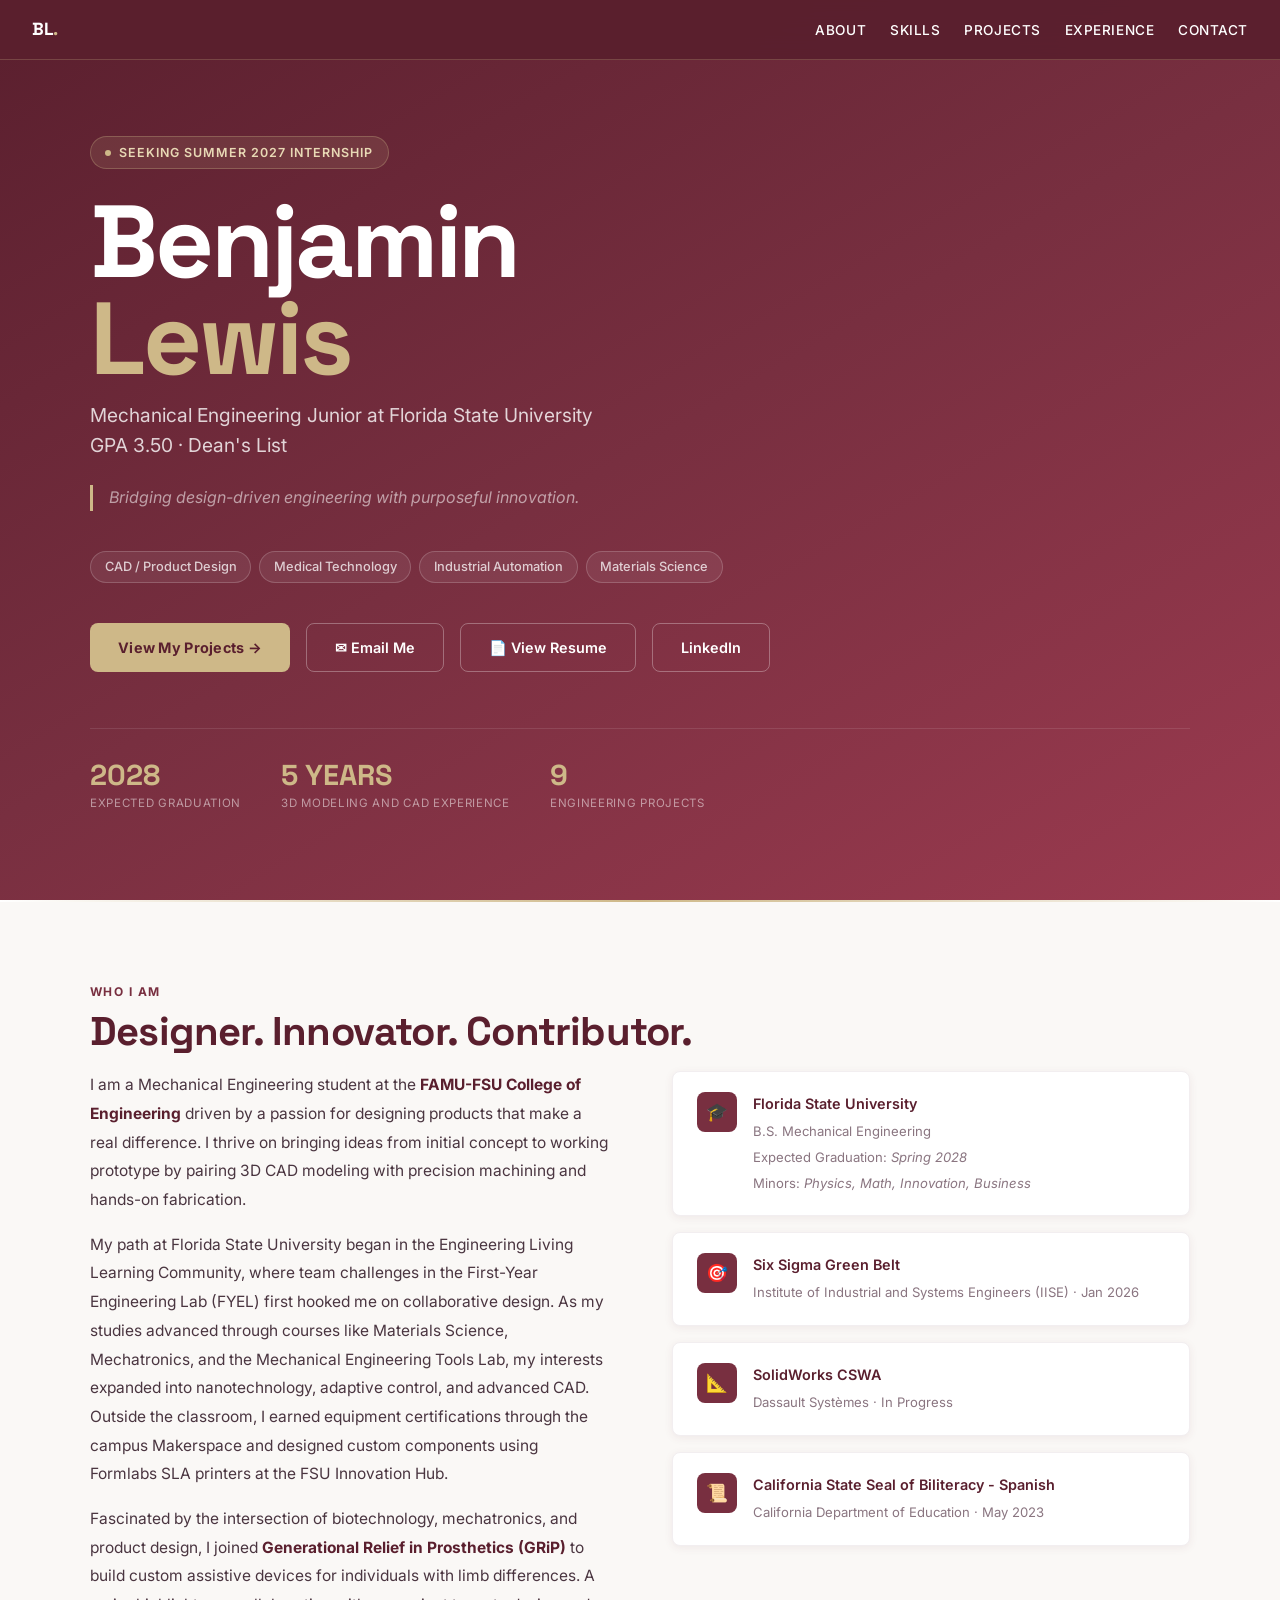
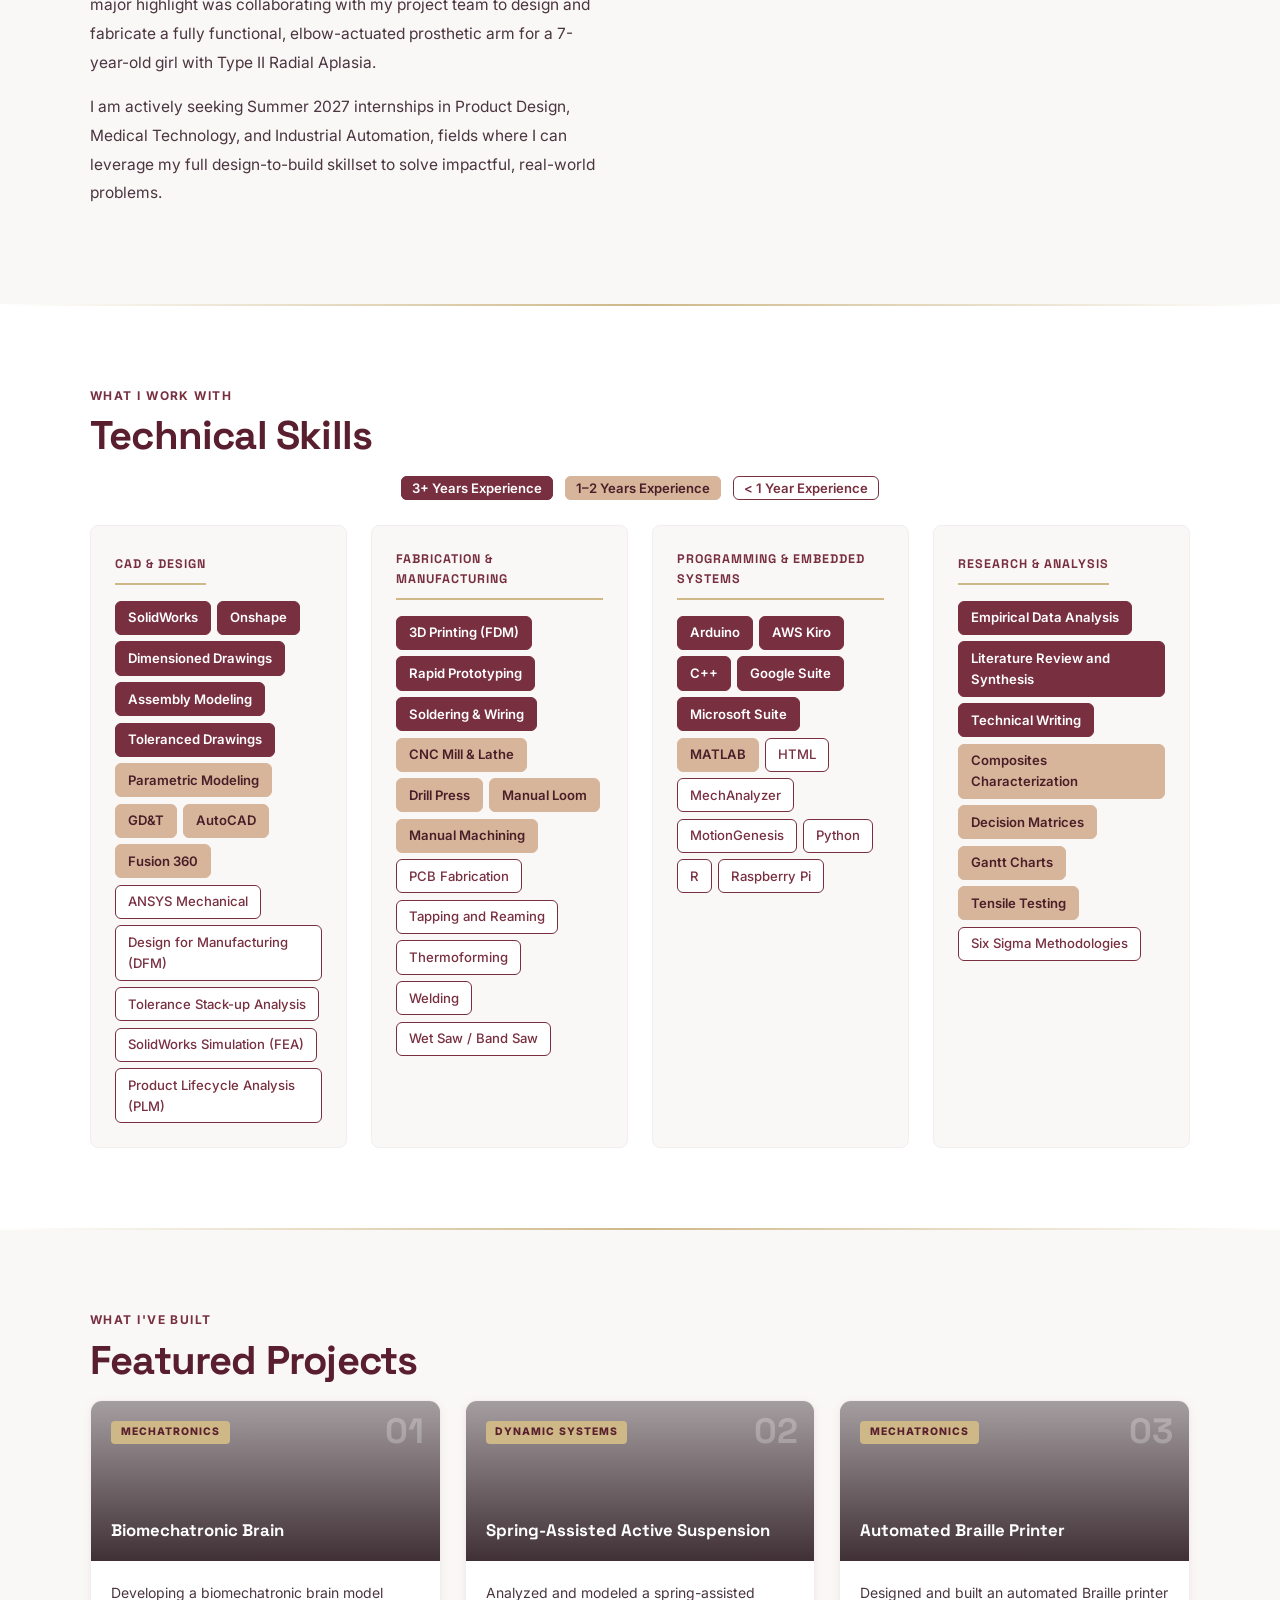
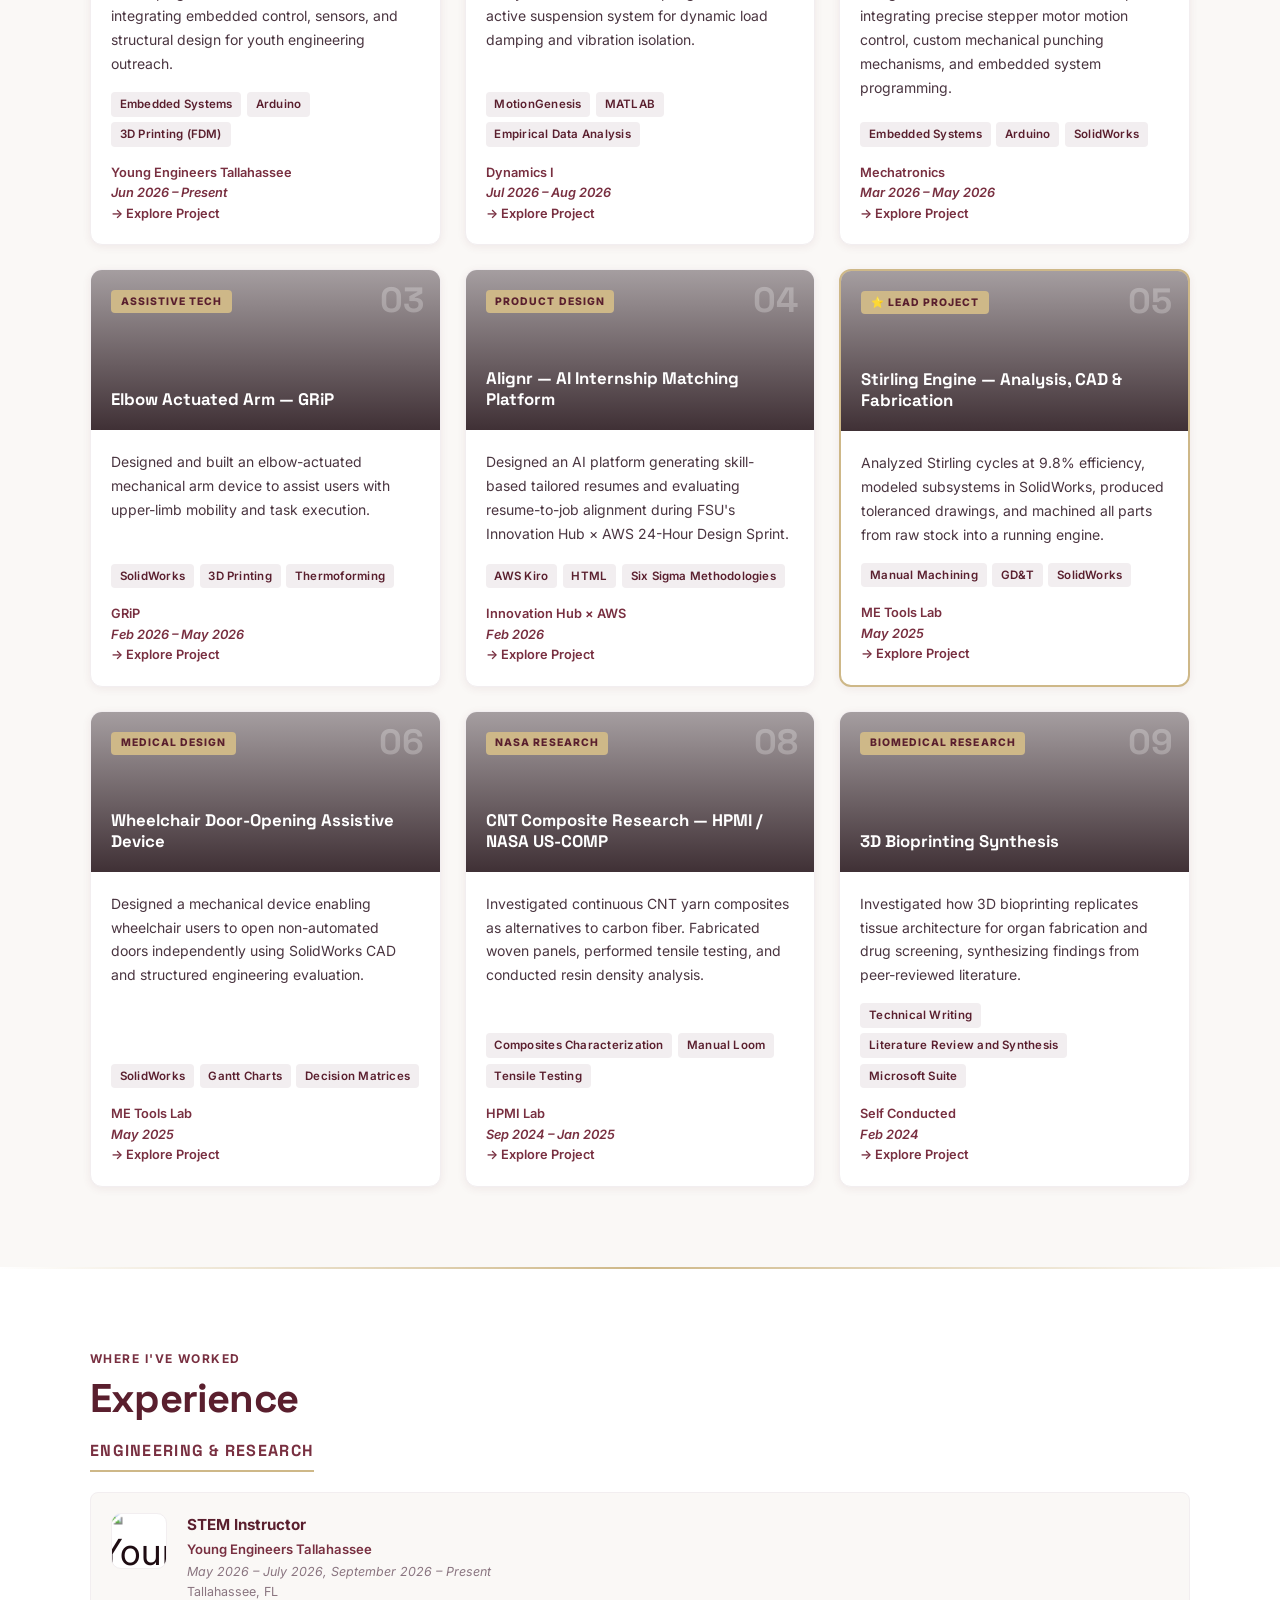
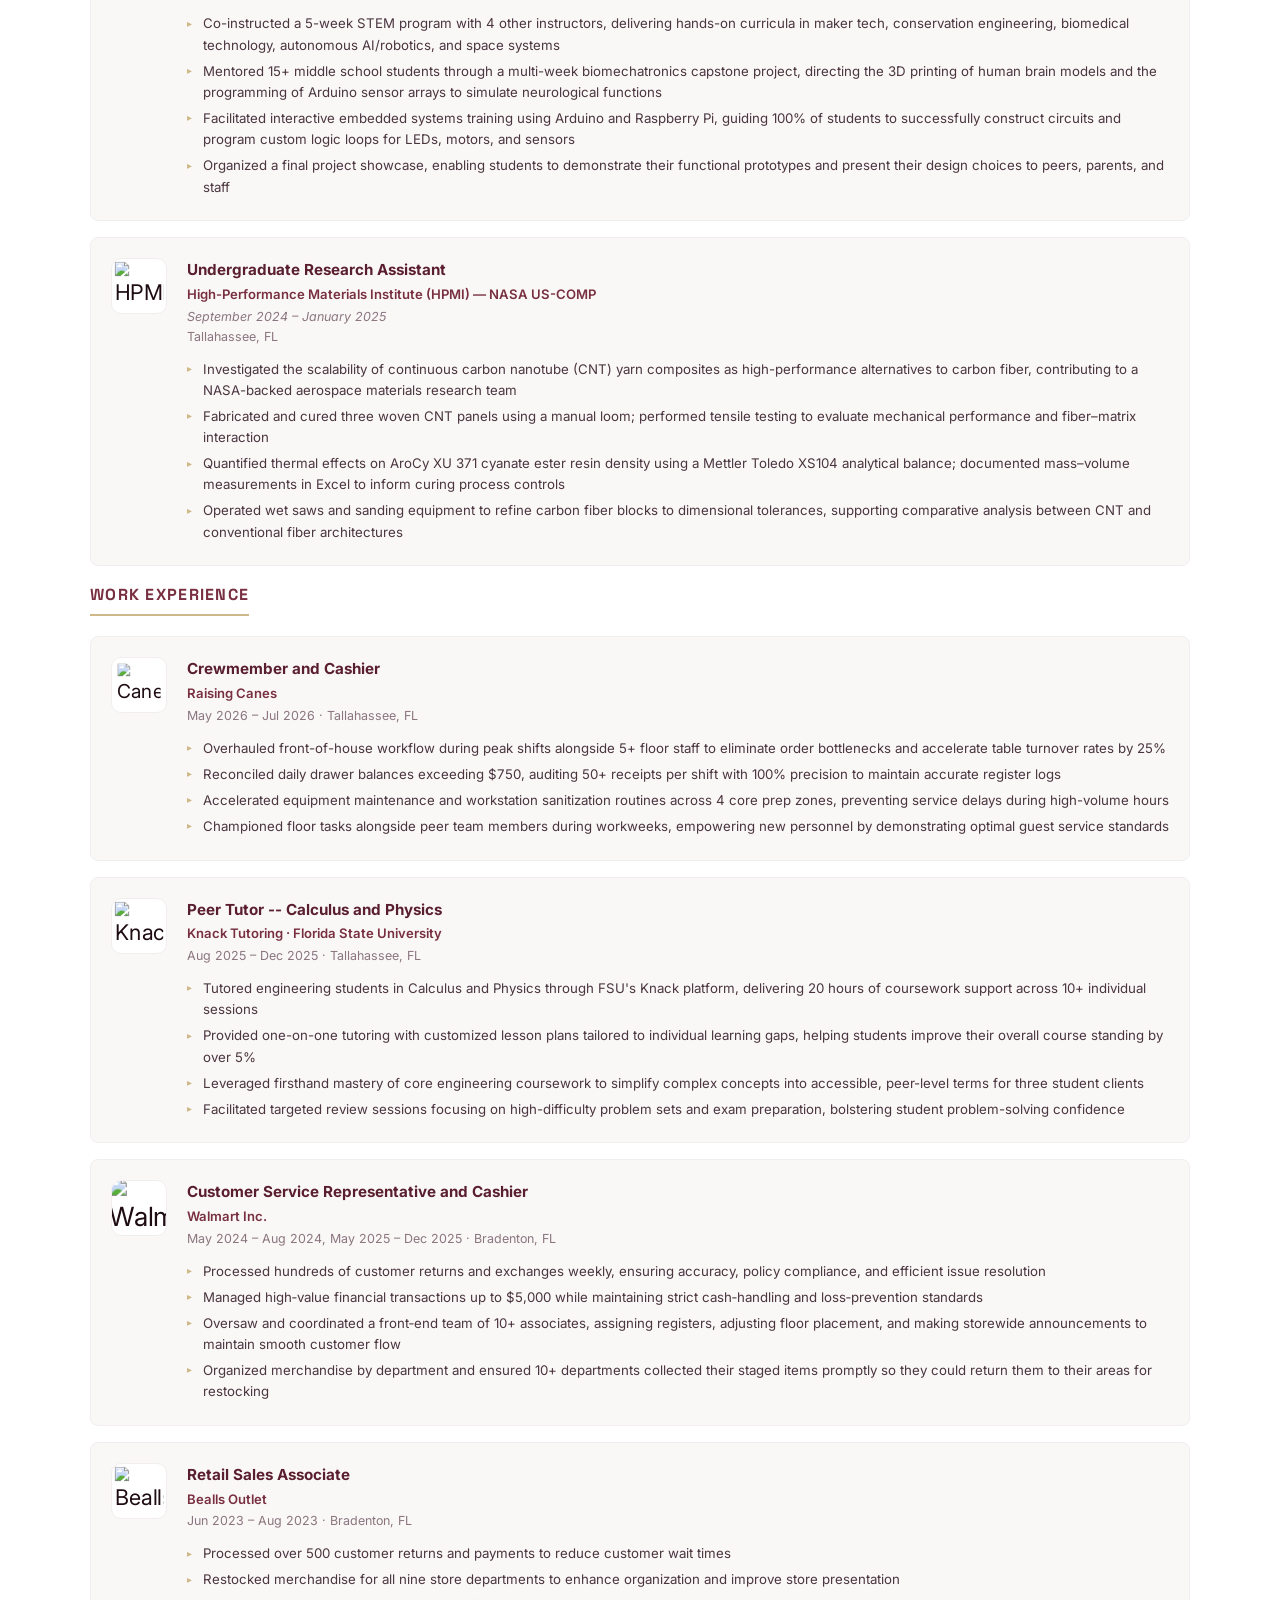
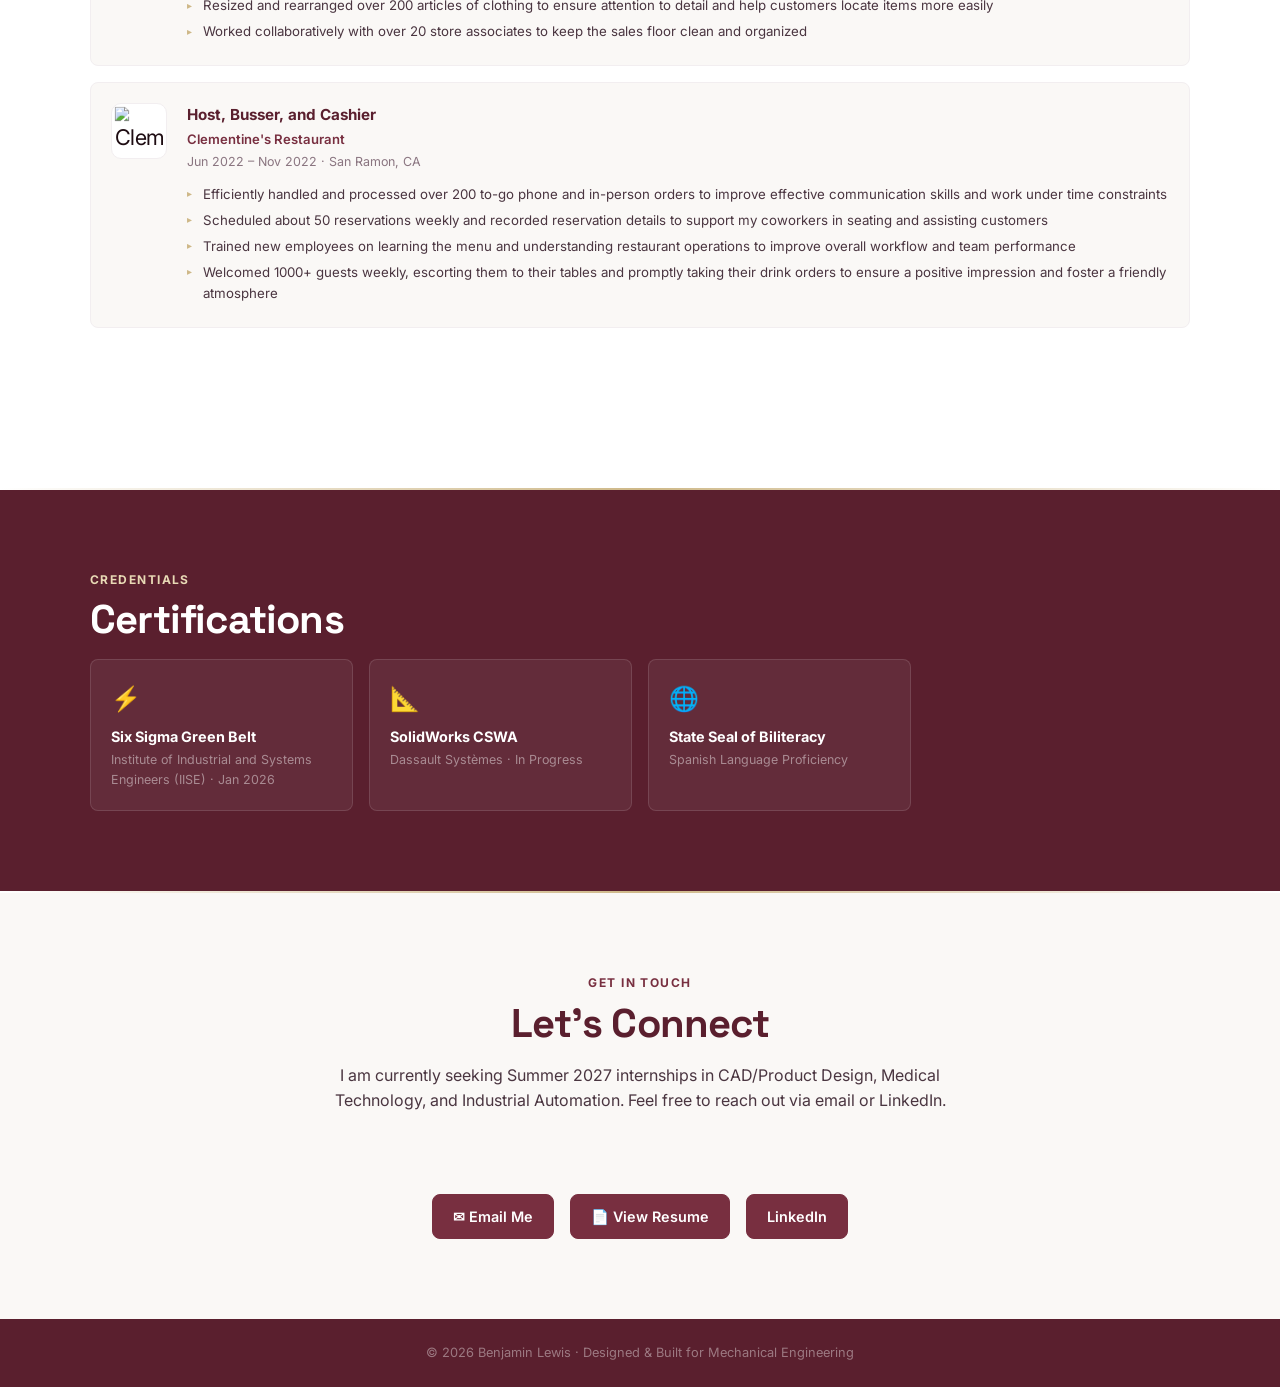
==== Benjamin_Lewis_Portfolio.html @ 910ab16a "Add files via upload" ====
<!DOCTYPE html>
<html lang="en">
<head>
<meta charset="UTF-8" />
<meta name="viewport" content="width=device-width, initial-scale=1.0" />
<title>Benjamin Lewis | Mechanical Engineering Portfolio</title>
<link rel="preconnect" href="https://fonts.googleapis.com" />
<link href="https://fonts.googleapis.com/css2?family=Inter:wght@300;400;500;600;700&family=Space+Grotesk:wght@400;500;600;700&display=swap" rel="stylesheet" />
<style>
  /* ── DESIGN TOKENS ── */
  :root {
    --garnet:     #782F40;
    --garnet-dk:  #5A1F2E;
    --garnet-mid: #9B3A4F;
    --garnet-lt:  #C4647A;
    --gold:       #CEB888;
    --gold-lt:    #E8D9B5;
    --white:      #FFFFFF;
    --off-white:  #FAF8F6;
    --gray-100:   #F2EEF0;
    --gray-300:   #C8BBC0;
    --gray-500:   #8A7580;
    --gray-700:   #4A3540;
    --text:       #1E0C12;

    --font-display: 'Space Grotesk', sans-serif;
    --font-body:    'Inter', sans-serif;

    --radius: 8px;
    --shadow-sm: 0 2px 8px rgba(120,47,64,0.08);
    --shadow-md: 0 6px 24px rgba(120,47,64,0.14);
    --shadow-lg: 0 16px 48px rgba(120,47,64,0.2);
    --transition: 0.25s cubic-bezier(0.4,0,0.2,1);

/* Base styling for all logos */
.exp-logo-img {
  width: 100%;
  height: 100%;
  object-fit: contain;
}

.project-body {
  display: flex;
  flex-direction: column;
  height: 100%; /* Ensures all card bodies stretch equally */
}

.project-desc {
  /* Allows the description area to take up remaining space */
  flex-grow: 1; 
}

.project-chips {
  display: flex;
  flex-wrap: wrap;
  gap: 0.35rem;
  margin-top: auto; /* Pushes skill chips down so they line up evenly */
  margin-bottom: 1rem;
}

.contact-inner {
  display: flex;
  flex-direction: column;
  align-items: center; /* Centers the heading, text, and buttons */
}

.section-sub {
  /* Fits the width of the button row below it */
  max-width: fit-content; 
  text-align: center;
  margin-left: auto;
  margin-right: auto;
}

.contact-links {
  display: flex;
  gap: 1rem; /* Adjust space between buttons if needed */
  justify-content: center;
}

.contact-link {
  background: #782F40;
  color: #FFFFFF;
  border: 1.5px solid #782F40;
  font-weight: 600;

  /* Essential layout properties to keep buttons aligned */
  display: inline-flex;
  align-items: center;
  justify-content: center;
  gap: 8px;
  padding: 10px 20px;
  border-radius: 8px;
  text-decoration: none;
  transition: opacity 0.2s ease, transform 0.2s ease;
}

/* Optional hover state to make them feel interactive */
.contact-link:hover {
  opacity: 0.9;
  color: #FFFFFF;
}

  }

  *, *::before, *::after { box-sizing: border-box; margin: 0; padding: 0; }
  html { scroll-behavior: smooth; }
  body { font-family: var(--font-body); color: var(--text); background: var(--white); line-height: 1.6; overflow-x: hidden; }

  ::-webkit-scrollbar { width: 6px; }
  ::-webkit-scrollbar-track { background: var(--gray-100); }
  ::-webkit-scrollbar-thumb { background: var(--garnet); border-radius: 3px; }

  /* ── NAV ── */
  nav {
    position: fixed; top: 0; left: 0; right: 0; z-index: 200;
    background: rgba(90,31,46,0.97);
    backdrop-filter: blur(12px);
    border-bottom: 1px solid rgba(206,184,136,0.25);
    padding: 0 2rem; height: 60px;
    display: flex; align-items: center; justify-content: space-between;
  }
  .nav-logo { font-family: var(--font-display); font-weight: 700; font-size: 1.1rem; color: var(--white); letter-spacing: -0.02em; text-decoration: none; }
  .nav-logo span { color: var(--gold); }
  .nav-links { display: flex; gap: 1.5rem; list-style: none; align-items: center; }
  .nav-links a { color: #FFFFFF; text-decoration: none; font-size: 0.85rem; font-weight: 500; letter-spacing: 0.04em; text-transform: uppercase; transition: color var(--transition); }
  .nav-links a:hover { color: var(--gold); }
  .nav-btn { background: var(--gold); color: var(--garnet-dk) !important; padding: 0.35rem 0.85rem; border-radius: var(--radius); font-weight: 700 !important; }
  .nav-btn:hover { background: var(--gold-lt); }

  /* ── HERO ── */
  #hero {
    min-height: 100vh;
    background: linear-gradient(150deg, var(--garnet-dk) 0%, var(--garnet) 50%, var(--garnet-mid) 100%);
    display: flex; align-items: center;
    padding: 80px 2rem 2rem;
    position: relative; overflow: hidden;
  }
  #hero .blueprint-bg {
    position: absolute; inset: 0;
    background-image: url('https://www.fsu.edu/uploadedImages/content-modules/rotator/8-campus.jpg');
    background-size: cover; background-position: center top;
    opacity: 0.22; pointer-events: none;
    filter: saturate(0.7) contrast(1.1);
  }

  .hero-inner { max-width: 1100px; margin: 0 auto; width: 100%; position: relative; z-index: 1; }
  .hero-eyebrow {
    display: inline-flex; align-items: center; gap: 0.5rem;
    background: rgba(206,184,136,0.12); border: 1px solid rgba(206,184,136,0.3);
    border-radius: 100px; padding: 0.35rem 0.9rem;
    font-size: 0.78rem; font-weight: 600; color: var(--gold-lt);
    letter-spacing: 0.08em; text-transform: uppercase; margin-bottom: 1.5rem;
  }
  .hero-eyebrow::before { content: ''; width: 6px; height: 6px; background: var(--gold); border-radius: 50%; animation: pulse 2s ease-in-out infinite; }
  @keyframes pulse { 0%,100% { opacity:1; transform:scale(1); } 50% { opacity:0.5; transform:scale(0.7); } }

  .hero-name { font-family: var(--font-display); font-size: clamp(3rem,8vw,6.5rem); font-weight: 700; line-height: 0.95; color: var(--white); letter-spacing: -0.03em; margin-bottom: 0.75rem; }
  .hero-name .accent { color: var(--gold); }
  .hero-title { font-size: clamp(1rem,2.5vw,1.2rem); color: rgba(255,255,255,0.8); font-weight: 400; margin-bottom: 1.5rem; max-width: 620px; }
  .hero-tagline { font-size: 1rem; color: rgba(255,255,255,0.55); font-style: italic; margin-bottom: 2.5rem; border-left: 3px solid var(--gold); padding-left: 1rem; }

  .hero-pills { display: flex; flex-wrap: wrap; gap: 0.5rem; margin-bottom: 2.5rem; }
  .pill { background: rgba(255,255,255,0.07); border: 1px solid rgba(255,255,255,0.18); border-radius: 100px; padding: 0.3rem 0.85rem; font-size: 0.8rem; color: rgba(255,255,255,0.75); font-weight: 500; }

  .hero-ctas { display: flex; gap: 1rem; flex-wrap: wrap; }
  .btn-primary { background: var(--gold); color: var(--garnet-dk); padding: 0.75rem 1.75rem; border-radius: var(--radius); font-weight: 700; font-size: 0.9rem; text-decoration: none; letter-spacing: 0.02em; transition: all var(--transition); display: inline-flex; align-items: center; gap: 0.4rem; }
  .btn-primary:hover { background: var(--gold-lt); transform: translateY(-2px); box-shadow: 0 8px 24px rgba(206,184,136,0.4); }
  .btn-secondary { background: transparent; border: 1.5px solid rgba(255,255,255,0.3); color: var(--white); padding: 0.75rem 1.75rem; border-radius: var(--radius); font-weight: 600; font-size: 0.9rem; text-decoration: none; transition: all var(--transition); display: inline-flex; align-items: center; gap: 0.4rem; }
  .btn-secondary:hover { border-color: var(--gold); color: var(--gold); transform: translateY(-2px); }

  .hero-stats { display: flex; gap: 2.5rem; flex-wrap: wrap; margin-top: 3.5rem; padding-top: 2rem; border-top: 1px solid rgba(255,255,255,0.1); }
  .stat-item { display: flex; flex-direction: column; }
  .stat-num { font-family: var(--font-display); font-size: 1.8rem; font-weight: 700; color: var(--gold); line-height: 1; }
  .stat-label { font-size: 0.72rem; color: rgba(255,255,255,0.5); text-transform: uppercase; letter-spacing: 0.06em; margin-top: 0.25rem; }

  /* ── SECTION SHARED ── */
  section { padding: 5rem 2rem; }
  .section-inner { max-width: 1100px; margin: 0 auto; }
  .section-label { font-size: 0.75rem; font-weight: 700; color: var(--garnet); letter-spacing: 0.12em; text-transform: uppercase; margin-bottom: 0.5rem; }
  .section-title { font-family: var(--font-display); font-size: clamp(1.75rem,4vw,2.5rem); font-weight: 700; color: var(--garnet-dk); letter-spacing: -0.02em; margin-bottom: 1rem; line-height: 1.15; }
  .section-sub { font-size: 1rem; color: var(--gray-700); max-width: 560px; margin-bottom: 3rem; }
  .amber-rule { border: none; height: 2px; background: linear-gradient(to right, transparent, var(--gold), transparent); margin: 0; }

  /* ── ABOUT ── */
  #about { background: var(--off-white); }
  .about-grid { display: grid; grid-template-columns: 1fr 1fr; gap: 4rem; align-items: start; }
  .about-bio p { font-size: 0.97rem; color: var(--gray-700); line-height: 1.85; margin-bottom: 1rem; }
  .about-bio p strong { color: var(--garnet-dk); }
  .about-cards { display: grid; gap: 1rem; }
  .about-card { background: var(--white); border-radius: var(--radius); padding: 1.25rem 1.5rem; border: 1px solid var(--gray-100); box-shadow: var(--shadow-sm); display: flex; align-items: flex-start; gap: 1rem; transition: all var(--transition); }
  .about-card:hover { box-shadow: var(--shadow-md); transform: translateY(-2px); border-color: var(--garnet-lt); }
  .about-card-icon { width: 40px; height: 40px; min-width: 40px; background: var(--garnet); border-radius: 8px; display: flex; align-items: center; justify-content: center; font-size: 1.1rem; }
  .about-card-text strong { display: block; font-size: 0.9rem; font-weight: 600; color: var(--garnet-dk); margin-bottom: 0.2rem; }
  .about-card-text span { font-size: 0.82rem; color: var(--gray-500); }

  /* ── SKILLS ── */
  #skills { background: var(--white); }
  .skills-grid { display: grid; grid-template-columns: repeat(auto-fit, minmax(240px,1fr)); gap: 1.5rem; }
  .skill-group { background: var(--off-white); border: 1px solid var(--gray-100); border-radius: var(--radius); padding: 1.5rem; transition: all var(--transition); }
  .skill-group:hover { border-color: var(--garnet-lt); box-shadow: var(--shadow-sm); }
  .skill-group-title { font-family: var(--font-display); font-size: 0.78rem; font-weight: 700; color: var(--garnet); text-transform: uppercase; letter-spacing: 0.08em; margin-bottom: 1rem; padding-bottom: 0.5rem; border-bottom: 2px solid var(--gold); display: inline-block; }
  .skill-tags { display: flex; flex-wrap: wrap; gap: 0.4rem; }

  /* Skill Tag Styling (With Hyperlinks) */
  .skill-tag { border-radius: 6px; padding: 0.35rem 0.75rem; font-size: 0.82rem; font-weight: 500; transition: all var(--transition); display: inline-block; text-decoration: none; cursor: pointer; }
  .skill-tag.tier-3years { background: #782F40; color: #FFFFFF; border: 1.5px solid #782F40; font-weight: 600; }
  .skill-tag.tier-2years { background: #D7B59A; color: #4A1E28; border: 1.5px solid #D7B59A; font-weight: 600; }
  .skill-tag.tier-1year  { background: #FFFFFF; color: #782F40; border: 1.5px solid #782F40; font-weight: 500; }
  .skill-tag:hover       { opacity: 0.85; transform: translateY(-2px); box-shadow: 0 4px 10px rgba(120,47,64,0.2); }

  /* ── PROJECTS ── */
  #projects { background: var(--off-white); }
  .projects-grid { display: grid; grid-template-columns: repeat(auto-fill, minmax(320px,1fr)); gap: 1.5rem; }
  .project-card { background: var(--white); border: 1px solid var(--gray-100); border-radius: calc(var(--radius)*1.5); overflow: hidden; box-shadow: var(--shadow-sm); transition: all var(--transition); display: flex; flex-direction: column; cursor: pointer; text-decoration: none; color: inherit; }
  .project-card:hover { transform: translateY(-5px); box-shadow: var(--shadow-lg); border-color: var(--garnet-lt); }
  .project-card.featured { border-color: var(--gold); border-width: 2px; }
  
  /* Project Card Visual Header Thumbnail */
  .project-header { height: 160px; position: relative; overflow: hidden; display: flex; flex-direction: column; justify-content: space-between; padding: 1.25rem; background-size: cover; background-position: center; }
  .project-header::after { content: ''; position: absolute; inset: 0; background: linear-gradient(180deg, rgba(30,12,18,0.4) 0%, rgba(30,12,18,0.85) 100%); z-index: 0; }
  .project-num { position: absolute; top: 0.75rem; right: 1rem; font-family: var(--font-display); font-size: 2.2rem; font-weight: 700; color: rgba(255,255,255,0.25); line-height: 1; user-select: none; z-index: 1; }
  .project-badge { display: inline-block; background: var(--gold); color: var(--garnet-dk); font-size: 0.65rem; font-weight: 800; letter-spacing: 0.1em; text-transform: uppercase; padding: 0.2rem 0.6rem; border-radius: 4px; position: relative; z-index: 1; width: fit-content; }
  .project-title { font-family: var(--font-display); font-size: 1.05rem; font-weight: 700; color: var(--white); position: relative; z-index: 1; line-height: 1.25; }
  .project-body { padding: 1.25rem; flex: 1; display: flex; flex-direction: column; }
  .project-desc { font-size: 0.875rem; color: var(--gray-700); line-height: 1.7; margin-bottom: 1rem; flex: 1; }
  .project-chips { display: flex; flex-wrap: wrap; gap: 0.35rem; margin-bottom: 1rem; }
  .chip { background: var(--gray-100); color: var(--garnet-dk); font-size: 0.72rem; font-weight: 600; padding: 0.2rem 0.55rem; border-radius: 4px; letter-spacing: 0.02em; }
  .project-link { display: inline-flex; align-items: center; gap: 0.3rem; font-size: 0.8rem; font-weight: 600; color: var(--garnet); text-decoration: none; transition: color var(--transition); margin-top: auto; }
  .project-link:hover { color: var(--gold); }

  /* ── DETAIL PAGE ── */
  .detail-page { display: none; position: fixed; inset: 0; z-index: 300; background: var(--white); overflow-y: auto; }
  .detail-page.open { display: block; }
  .detail-topbar { position: sticky; top: 0; background: rgba(90,31,46,0.97); backdrop-filter: blur(12px); padding: 0 2rem; height: 60px; display: flex; align-items: center; justify-content: space-between; border-bottom: 1px solid rgba(206,184,136,0.25); z-index: 10; }
  .detail-back { background: none; border: 1.5px solid rgba(255,255,255,0.3); color: var(--white); padding: 0.45rem 1rem; border-radius: var(--radius); font-size: 0.85rem; font-weight: 600; cursor: pointer; transition: all var(--transition); display: flex; align-items: center; gap: 0.4rem; }
  .detail-back:hover { border-color: var(--gold); color: var(--gold); }
  .detail-title-bar { font-family: var(--font-display); font-weight: 700; font-size: 1rem; color: var(--white); }
  
  /* Navigation Arrows */
  .detail-nav-arrows { display: flex; gap: 0.5rem; align-items: center; }
  .detail-arrow-btn { background: rgba(255,255,255,0.1); border: 1px solid rgba(255,255,255,0.3); color: var(--white); padding: 0.4rem 0.8rem; border-radius: var(--radius); font-size: 0.85rem; font-weight: 600; cursor: pointer; transition: all var(--transition); text-decoration: none; }
  .detail-arrow-btn:hover { background: var(--gold); color: var(--garnet-dk); border-color: var(--gold); }

  .detail-hero { background: linear-gradient(135deg, var(--garnet-dk), var(--garnet-mid)); padding: 3rem 2rem 2rem; position: relative; overflow: hidden; }
  .detail-inner { max-width: 860px; margin: 0 auto; position: relative; z-index: 1; }
  .detail-badge { display: inline-block; background: var(--gold); color: var(--garnet-dk); font-size: 0.7rem; font-weight: 800; letter-spacing: 0.1em; text-transform: uppercase; padding: 0.25rem 0.7rem; border-radius: 4px; margin-bottom: 0.75rem; }
  .detail-name { font-family: var(--font-display); font-size: clamp(1.8rem,4vw,2.8rem); font-weight: 700; color: var(--white); margin-bottom: 0.75rem; line-height: 1.1; }
  .detail-meta { font-size: 0.9rem; color: rgba(255,255,255,0.65); margin-bottom: 1rem; }
  .detail-chip-row { display: flex; flex-wrap: wrap; gap: 0.4rem; }
  .detail-chip { background: rgba(255,255,255,0.1); border: 1px solid rgba(255,255,255,0.2); color: rgba(255,255,255,0.85); font-size: 0.75rem; font-weight: 500; padding: 0.2rem 0.6rem; border-radius: 4px; }
  .detail-body { max-width: 860px; margin: 0 auto; padding: 2.5rem 2rem 4rem; }
  .detail-body h3 { font-family: var(--font-display); font-size: 1.1rem; font-weight: 700; color: var(--garnet-dk); margin: 2rem 0 0.75rem; border-left: 3px solid var(--gold); padding-left: 0.75rem; }
  .detail-body p { font-size: 0.95rem; color: var(--gray-700); line-height: 1.8; margin-bottom: 0.75rem; }
  .detail-body ul { list-style: none; padding: 0; margin-bottom: 1rem; }
  .detail-body ul li { font-size: 0.95rem; color: var(--gray-700); line-height: 1.7; padding: 0.2rem 0 0.2rem 1.2rem; position: relative; }
  .detail-body ul li::before { content: '▸'; position: absolute; left: 0; color: var(--garnet); font-size: 0.7rem; top: 0.35rem; }

  .media-placeholder { background: var(--gray-100); border: 2px dashed var(--gray-300); border-radius: var(--radius); padding: 3rem 2rem; text-align: center; margin: 1.5rem 0; }
  .media-placeholder p { color: var(--gray-500); font-size: 0.9rem; }
  .media-placeholder strong { color: var(--garnet); display: block; font-size: 1rem; margin-bottom: 0.4rem; }
  .media-grid { display: grid; grid-template-columns: repeat(auto-fill, minmax(200px,1fr)); gap: 1rem; margin: 1.5rem 0; }
  .media-slot { background: var(--gray-100); border: 2px dashed var(--gray-300); border-radius: var(--radius); aspect-ratio: 4/3; display: flex; align-items: center; justify-content: center; }
  .media-slot span { font-size: 0.78rem; color: var(--gray-500); text-align: center; padding: 0.5rem; }

  /* ── EXPERIENCE (EXPANDED NO SCROLLBARS) ── */
  #experience { background: var(--white); }
  .exp-section-title { font-family: var(--font-display); font-size: 1rem; font-weight: 700; color: var(--garnet); text-transform: uppercase; letter-spacing: 0.08em; margin-bottom: 1.25rem; padding-bottom: 0.4rem; border-bottom: 2px solid var(--gold); display: inline-block; }
  .exp-category { margin-bottom: 2.5rem; }
  .exp-expanded-wrap { display: flex; flex-direction: column; gap: 1rem; }

  .exp-card { display: flex; gap: 1.25rem; padding: 1.25rem; border: 1px solid var(--gray-100); border-radius: var(--radius); background: var(--off-white); transition: all var(--transition); align-items: flex-start; }
  .exp-card:hover { box-shadow: var(--shadow-md); border-color: var(--garnet-lt); background: var(--white); }
  .exp-logo { width: 56px; min-width: 56px; height: 56px; border-radius: 10px; background: var(--white); border: 1px solid var(--gray-100); display: flex; align-items: center; justify-content: center; overflow: hidden; font-size: 1.5rem; }
  .exp-info { flex: 1; }
  .exp-role { font-weight: 700; font-size: 0.95rem; color: var(--garnet-dk); margin-bottom: 0.1rem; }
  .exp-org { font-size: 0.82rem; color: var(--garnet); font-weight: 600; margin-bottom: 0.1rem; }
  .exp-date { font-size: 0.78rem; color: var(--gray-500); margin-bottom: 0.6rem; }
  .exp-bullets { list-style: none; }
  .exp-bullets li { font-size: 0.83rem; color: var(--gray-700); line-height: 1.6; padding: 0.15rem 0 0.15rem 1rem; position: relative; }
  .exp-bullets li::before { content: '▸'; position: absolute; left: 0; color: var(--gold); font-size: 0.65rem; top: 0.3rem; }

  /* ── CERTS ── */
  #certs { background: var(--garnet-dk); }
  #certs .section-title { color: var(--white); }
  #certs .section-label { color: var(--gold-lt); }
  #certs .section-sub { color: rgba(255,255,255,0.6); }
  .certs-grid { display: grid; grid-template-columns: repeat(auto-fill, minmax(220px,1fr)); gap: 1rem; }
  .cert-card { background: rgba(255,255,255,0.06); border: 1px solid rgba(255,255,255,0.12); border-radius: var(--radius); padding: 1.25rem; transition: all var(--transition); }
  .cert-card:hover { background: rgba(255,255,255,0.11); border-color: var(--gold); transform: translateY(-2px); }
  .cert-icon { font-size: 1.5rem; margin-bottom: 0.6rem; }
  .cert-name { font-size: 0.9rem; font-weight: 700; color: var(--white); margin-bottom: 0.25rem; line-height: 1.3; }
  .cert-org { font-size: 0.78rem; color: rgba(255,255,255,0.45); }

  /* ── CONTACT ── */
  #contact { background: var(--off-white); }
  .contact-inner { max-width: 640px; margin: 0 auto; text-align: center; }
  .contact-links { display: flex; flex-wrap: wrap; justify-content: center; gap: 1rem; margin-top: 2rem; }
  .contact-link { display: inline-flex; align-items: center; gap: 0.5rem; padding: 0.75rem 1.5rem; border-radius: var(--radius); font-weight: 600; font-size: 0.9rem; text-decoration: none; transition: all var(--transition); border: 1.5px solid var(--gray-300); color: var(--garnet-dk); }
  .contact-link:hover { background: var(--garnet); color: var(--white); border-color: var(--garnet); }
  .contact-link.primary { background: var(--garnet); color: var(--white); border-color: var(--garnet); }
  .contact-link.primary:hover { background: var(--gold); border-color: var(--gold); color: var(--garnet-dk); }

  footer { background: var(--garnet-dk); color: rgba(255,255,255,0.4); text-align: center; padding: 1.5rem 2rem; font-size: 0.8rem; }
  footer a { color: var(--gold); text-decoration: none; }

  .fade-up { opacity: 0; transform: translateY(24px); transition: opacity 0.5s ease, transform 0.5s ease; }
  .fade-up.visible { opacity: 1; transform: translateY(0); }

  @media (max-width: 768px) {
    .about-grid { grid-template-columns: 1fr; gap: 2rem; }
    nav .nav-links { display: none; }
  }
</style>
</head>
<body>

<!-- ═══════════════════════════ PROJECT DETAIL PAGES WITH CYCLING ARROWS ═══════════════════════════ -->

<!-- ========================================== -->
<!-- 01: BIOMECHATRONIC BRAIN -->
<!-- ========================================== -->
<div class="detail-page" id="detail-biomech-brain">
  <div class="detail-topbar">
    <button class="detail-back" onclick="closeDetail()">← Back to Portfolio</button>
    <span class="detail-title-bar">Biomechatronic Brain</span>
    <div class="detail-nav-arrows">
      <a class="detail-arrow-btn" onclick="openDetail('detail-bioprinting')">← Prev</a>
      <a class="detail-arrow-btn" onclick="openDetail('detail-active-suspension')">Next →</a>
    </div>
  </div>
  <div class="detail-hero">
    <div class="detail-inner">
      <span class="detail-badge">Mechatronics</span>
      <div class="detail-name">Biomechatronic Brain</div>
      <div class="detail-meta">Young Engineers Tallahassee · Jun 2026 – Present</div>
      <div class="detail-chip-row">
        <span class="detail-chip">Embedded Systems</span><span class="detail-chip">Arduino</span><span class="detail-chip">3D Design</span>
      </div>
    </div>
  </div>
  <div class="detail-body">
    <h3>Project Overview</h3>
    <p>Developing a biomechatronic brain model integrating embedded control, sensors, and structural design for youth engineering outreach.</p>
  </div>
</div>

<!-- ========================================== -->
<!-- 02: SPRING-ASSISTED ACTIVE SUSPENSION -->
<!-- ========================================== -->
<div class="detail-page" id="detail-active-suspension">
  <div class="detail-topbar">
    <button class="detail-back" onclick="closeDetail()">← Back to Portfolio</button>
    <span class="detail-title-bar">Spring-Assisted Active Suspension</span>
    <div class="detail-nav-arrows">
      <a class="detail-arrow-btn" onclick="openDetail('detail-biomech-brain')">← Prev</a>
      <a class="detail-arrow-btn" onclick="openDetail('detail-braille-printer')">Next →</a>
    </div>
  </div>
  <div class="detail-hero">
    <div class="detail-inner">
      <span class="detail-badge">Dynamic Systems</span>
      <div class="detail-name">Spring-Assisted Active Suspension</div>
      <div class="detail-meta">Dynamics I · Jul 2026 – Aug 2026</div>
      <div class="detail-chip-row">
        <span class="detail-chip">Dynamics</span><span class="detail-chip">MATLAB</span><span class="detail-chip">Mechanical Design</span>
      </div>
    </div>
  </div>
  <div class="detail-body">
    <h3>Project Overview</h3>
    <p>Analyzed and modeled a spring-assisted active suspension system for dynamic load damping and vibration isolation.</p>
  </div>
</div>

<!-- ========================================== -->
<!-- 03: AUTOMATED BRAILLE PRINTER -->
<!-- ========================================== -->
<div class="detail-page" id="detail-braille-printer">
  <div class="detail-topbar">
    <button class="detail-back" onclick="closeDetail()">← Back to Portfolio</button>
    <span class="detail-title-bar">Automated Braille Printer</span>
    <div class="detail-nav-arrows">
      <a class="detail-arrow-btn" onclick="openDetail('detail-active-suspension')">← Prev</a>
      <a class="detail-arrow-btn" onclick="openDetail('detail-elbow-arm')">Next →</a>
    </div>
  </div>
  <div class="detail-hero">
    <div class="detail-inner">
      <span class="detail-badge">Mechatronics</span>
      <div class="detail-name">Automated Braille Printer</div>
      <div class="detail-meta">Mechatronics · Mar 2026 – May 2026</div>
      <div class="detail-chip-row">
        <span class="detail-chip">Mechatronics</span><span class="detail-chip">Arduino</span><span class="detail-chip">Mechanical Design</span>
      </div>
    </div>
  </div>
  <div class="detail-body">
    <h3>Project Overview</h3>
    <p>Designed and built an automated Braille printer integrating precise stepper motor motion control, custom mechanical punching mechanisms, and embedded system programming.</p>
  </div>
</div>

<!-- ========================================== -->
<!-- 04: ELBOW ACTUATED ARM - GRIP -->
<!-- ========================================== -->
<div class="detail-page" id="detail-elbow-arm">
  <div class="detail-topbar">
    <button class="detail-back" onclick="closeDetail()">← Back to Portfolio</button>
    <span class="detail-title-bar">Elbow Actuated Arm — GRiP</span>
    <div class="detail-nav-arrows">
      <a class="detail-arrow-btn" onclick="openDetail('detail-braille-printer')">← Prev</a>
      <a class="detail-arrow-btn" onclick="openDetail('detail-alignr')">Next →</a>
    </div>
  </div>
  <div class="detail-hero">
    <div class="detail-inner">
      <span class="detail-badge">Assistive Tech</span>
      <div class="detail-name">Elbow Actuated Arm — GRiP</div>
      <div class="detail-meta">GRiP · Feb 2026 – May 2026</div>
      <div class="detail-chip-row">
        <span class="detail-chip">SolidWorks</span><span class="detail-chip">3D Printing</span><span class="detail-chip">Assistive Tech</span>
      </div>
    </div>
  </div>
  <div class="detail-body">
    <h3>Project Overview</h3>
    <p>Designed and built an elbow-actuated mechanical arm device to assist users with upper-limb mobility and task execution.</p>
  </div>
</div>

<!-- ========================================== -->
<!-- 05: ALIGNR — AI INTERNSHIP MATCHING PLATFORM -->
<!-- ========================================== -->
<div class="detail-page" id="detail-alignr">
  <div class="detail-topbar">
    <button class="detail-back" onclick="closeDetail()">← Back to Portfolio</button>
    <span class="detail-title-bar">Alignr — AWS Design Sprint</span>
    <div class="detail-nav-arrows">
      <a class="detail-arrow-btn" onclick="openDetail('detail-elbow-arm')">← Prev</a>
      <a class="detail-arrow-btn" onclick="openDetail('detail-stirling')">Next →</a>
    </div>
  </div>
  <div class="detail-hero">
    <div class="detail-inner">
      <span class="detail-badge">Product Design</span>
      <div class="detail-name">Alignr — AI Internship Matching Platform</div>
      <div class="detail-meta">Innovation Hub × AWS 24-Hour Design Sprint · February 2026</div>
    </div>
  </div>
  <div class="detail-body">
    <h3>Project Details</h3>
    <p>Created an AI-powered platform generating tailored resumes and alignment scoring during a 24-hour sprint using AWS Working Backwards methodology.</p>
  </div>
</div>

<!-- ========================================== -->
<!-- 06: STIRLING ENGINE -->
<!-- ========================================== -->
<div class="detail-page" id="detail-stirling">
  <div class="detail-topbar">
    <button class="detail-back" onclick="closeDetail()">← Back to Portfolio</button>
    <span class="detail-title-bar">Stirling Engine</span>
    <div class="detail-nav-arrows">
      <a class="detail-arrow-btn" onclick="openDetail('detail-alignr')">← Prev</a>
      <a class="detail-arrow-btn" onclick="openDetail('detail-wheelchair')">Next →</a>
    </div>
  </div>
  <div class="detail-hero">
    <div class="detail-inner">
      <span class="detail-badge">⭐ Lead Project</span>
      <div class="detail-name">Stirling Engine — Analysis, CAD & Fabrication</div>
      <div class="detail-meta">ME Tools Lab · May 2025 · Florida State University</div>
      <div class="detail-chip-row">
        <span class="detail-chip">SolidWorks</span><span class="detail-chip">GD&T</span><span class="detail-chip">Thermodynamics</span><span class="detail-chip">Manual Machining</span><span class="detail-chip">Assembly Modeling</span>
      </div>
    </div>
  </div>
  <div class="detail-body">
    <h3>Project Overview</h3>
    <p>A complete design-to-build exercise spanning thermodynamic analysis, full SolidWorks CAD modeling, toleranced drawing production, and hands-on fabrication. The finished engine ran under applied heat, validating both the computational model and the dimensional stack-up.</p>
    <h3>Thermodynamic Analysis</h3>
    <ul>
      <li>Analyzed ideal and real Stirling thermodynamic cycles, evaluating a gamma engine at 9.8% thermal efficiency</li>
      <li>Modeled heat transfer, frictional losses, thermal leakage, and phase lag to explain deviation from ideal performance</li>
    </ul>
    <h3>CAD Design & Fabrication</h3>
    <ul>
      <li>Modeled all major subsystems in SolidWorks: piston/cylinder assembly, flywheel, displacer, and frame</li>
      <li>Machined all components from raw stock on manual mill and lathe</li>
    </ul>
    <h3>Photos & Media</h3>
    <div class="media-grid">
      <img src="Images/Stirling Engine/STR_1.png" alt="SolidWorks CAD Assembly of Stirling Engine" style="width:100%; aspect-ratio:4/3; object-fit:contain; background:#FFFFFF; border-radius:8px; border:1px solid #C8BBC0;">
      <video controls autoplay muted loop style="width:100%; aspect-ratio:4/3; object-fit:cover; border-radius:8px; border:1px solid #C8BBC0;">
        <source src="Images/Stirling Engine/Stirling Engine.MOV" type="video/mp4">
        Your browser does not support the video tag.
      </video>
    </div>
  </div>
</div>

<!-- ========================================== -->
<!-- 07: WHEELCHAIR DOOR-OPENING ASSISTIVE DEVICE -->
<!-- ========================================== -->
<div class="detail-page" id="detail-wheelchair">
  <div class="detail-topbar">
    <button class="detail-back" onclick="closeDetail()">← Back to Portfolio</button>
    <span class="detail-title-bar">Wheelchair Assistive Device</span>
    <div class="detail-nav-arrows">
      <a class="detail-arrow-btn" onclick="openDetail('detail-stirling')">← Prev</a>
      <a class="detail-arrow-btn" onclick="openDetail('detail-hpmi')">Next →</a>
    </div>
  </div>
  <div class="detail-hero">
    <div class="detail-inner">
      <span class="detail-badge">Medical Design</span>
      <div class="detail-name">Wheelchair Door-Opening Assistive Device</div>
      <div class="detail-meta">ME Tools Lab · May 2025 · Florida State University</div>
      <div class="detail-chip-row">
        <span class="detail-chip">SolidWorks</span><span class="detail-chip">Assistive Device Design</span><span class="detail-chip">Decision Matrices</span><span class="detail-chip">Gantt Charts</span>
      </div>
    </div>
  </div>
  <div class="detail-body">
    <h3>Problem Statement & Solution</h3>
    <p>Designed a mechanical assistive device enabling wheelchair users to open non-automated doors independently, featuring full SolidWorks component modeling and engineering design methodology.</p>
  </div>
</div>

<!-- ========================================== -->
<!-- 08: CNT COMPOSITE RESEARCH — HPMI / NASA US-COMP -->
<!-- ========================================== -->
<div class="detail-page" id="detail-hpmi">
  <div class="detail-topbar">
    <button class="detail-back" onclick="closeDetail()">← Back to Portfolio</button>
    <span class="detail-title-bar">NASA HPMI Research</span>
    <div class="detail-nav-arrows">
      <a class="detail-arrow-btn" onclick="openDetail('detail-wheelchair')">← Prev</a>
      <a class="detail-arrow-btn" onclick="openDetail('detail-bioprinting')">Next →</a>
    </div>
  </div>
  <div class="detail-hero">
    <div class="detail-inner">
      <span class="detail-badge">NASA Research</span>
      <div class="detail-name">CNT Composite Research — HPMI / NASA US-COMP</div>
      <div class="detail-meta">High-Performance Materials Institute · Sep 2024 – Jan 2025</div>
      <div class="detail-chip-row">
        <span class="detail-chip">CNT Composites</span><span class="detail-chip">Tensile Testing</span><span class="detail-chip">Aerospace Materials</span>
      </div>
    </div>
  </div>
  <div class="detail-body">
    <h3>Research Overview</h3>
    <p>Investigated continuous CNT yarn composites for aerospace structures under NASA US-COMP. Conducted tensile testing, composite fabrication, and resin density analysis.</p>
  </div>
</div>

<!-- ========================================== -->
<!-- 09: 3D BIOPRINTING SYNTHESIS -->
<!-- ========================================== -->
<div class="detail-page" id="detail-bioprinting">
  <div class="detail-topbar">
    <button class="detail-back" onclick="closeDetail()">← Back to Portfolio</button>
    <span class="detail-title-bar">3D Bioprinting Research</span>
    <div class="detail-nav-arrows">
      <a class="detail-arrow-btn" onclick="openDetail('detail-hpmi')">← Prev</a>
      <a class="detail-arrow-btn" onclick="openDetail('detail-biomech-brain')">Next →</a>
    </div>
  </div>
  <div class="detail-hero">
    <div class="detail-inner">
      <span class="detail-badge">Biomedical Research</span>
      <div class="detail-name">3D Bioprinting Applications — Research Paper</div>
    </div>
  </div>
  <div class="detail-body">
    <h3>Overview</h3>
    <p>Investigated 3D bioprinting applications for tissue architecture replication, organoid platforms, and ECM models in personalized healthcare.</p>
  </div>
</div>

<!-- ═══════════════════════════ SKILL SHOWCASE PAGE ═══════════════════════════ -->
<div class="detail-page" id="detail-skills-showcase">
  <div class="detail-topbar">
    <button class="detail-back" onclick="closeDetail()">← Back to Portfolio</button>
    <span class="detail-title-bar">Technical Skill Showcase</span>
  </div>
  <div class="detail-hero">
    <div class="detail-inner">
      <span class="detail-badge">Skills Execution Gallery</span>
      <div class="detail-name" id="skill-showcase-title">Skill Execution Showcase</div>
      <div class="detail-meta">Demonstrated technical proficiency in lab, shop, and project environments.</div>
    </div>
  </div>
  <div class="detail-body">
    <h3>Demonstrated Application & Photos</h3>
    <p id="skill-showcase-desc">Clicking any skill in the Technical Skills section brings you directly here to view images, videos, and descriptions of me actively performing that skill in academic, lab, or shop settings.</p>
    
    <div class="media-grid">
      <div class="media-slot"><span>Add Skill Photo / CAD Render</span></div>
      <div class="media-slot"><span>Add Machining / Lab Photo</span></div>
      <div class="media-slot"><span>Add Output / Analysis Document</span></div>
    </div>
  </div>
</div>

<!-- ═══════════════════════════ MAIN SITE ═══════════════════════════ -->
<div id="main-site">

<nav>
  <a href="#hero" class="nav-logo">BL<span>.</span></a>
  <ul class="nav-links">
    <li><a href="#about">About</a></li>
    <li><a href="#skills">Skills</a></li>
    <li><a href="#projects">Projects</a></li>
    <li><a href="#experience">Experience</a></li>
    <li><a href="#contact">Contact</a></li>
  </ul>
</nav>

<!-- HERO -->
<section id="hero">
  <div class="blueprint-bg"></div>
  <div class="hero-inner">
    <div class="hero-eyebrow">Seeking Summer 2027 Internship</div>
    <h1 class="hero-name">Benjamin<br><span class="accent">Lewis</span></h1>
    <p class="hero-title">Mechanical Engineering Junior at Florida State University<br>GPA 3.50 · Dean's List</p>
    <p class="hero-tagline">Bridging design-driven engineering with purposeful innovation.</p>
    <div class="hero-pills">
      <span class="pill">CAD / Product Design</span>
      <span class="pill">Medical Technology</span>
      <span class="pill">Industrial Automation</span>
      <span class="pill">Materials Science</span>
    </div>
    <div class="hero-ctas">
      <a href="#projects" class="btn-primary">View My Projects →</a>
      <a href="mailto:blewis@fsu.edu" class="btn-secondary">✉ Email Me</a>
      <a href="ME Resume - Benjamin Lewis.pdf" target="_blank" class="btn-secondary">📄 View Resume</a>
      <a href="https://www.linkedin.com/in/bl-benjamin-lewis/" target="_blank" class="btn-secondary">LinkedIn</a>
    </div>
    <div class="hero-stats">
      <div class="stat-item"><span class="stat-num">2028</span><span class="stat-label">Expected Graduation</span></div>
      <div class="stat-item"><span class="stat-num">5 YEARS</span><span class="stat-label">3D Modeling and CAD Experience</span></div>
      <div class="stat-item"><span class="stat-num">9</span><span class="stat-label">Engineering Projects</span></div>
    </div>
  </div>
</section>

<hr class="amber-rule" />

<!-- ABOUT -->
<section id="about">
  <div class="section-inner">
    <div class="section-label">Who I Am</div>
    <h2 class="section-title">Designer. Innovator. Contributor.</h2>
    <div class="about-grid fade-up">
      <div class="about-bio">
        <p>I am a Mechanical Engineering student at the <strong>FAMU-FSU College of Engineering</strong> driven by a passion for designing products that make a real difference. I thrive on bringing ideas from initial concept to working prototype by pairing 3D CAD modeling with precision machining and hands-on fabrication.</p>
        <p>My path at Florida State University began in the Engineering Living Learning Community, where team challenges in the First-Year Engineering Lab (FYEL) first hooked me on collaborative design. As my studies advanced through courses like Materials Science, Mechatronics, and the Mechanical Engineering Tools Lab, my interests expanded into nanotechnology, adaptive control, and advanced CAD. Outside the classroom, I earned equipment certifications through the campus Makerspace and designed custom components using Formlabs SLA printers at the FSU Innovation Hub.</p>
        <p>Fascinated by the intersection of biotechnology, mechatronics, and product design, I joined <strong>Generational Relief in Prosthetics (GRiP)</strong> to build custom assistive devices for individuals with limb differences. A major highlight was collaborating with my project team to design and fabricate a fully functional, elbow-actuated prosthetic arm for a 7-year-old girl with Type II Radial Aplasia.</p>
        <p>I am actively seeking Summer 2027 internships in Product Design, Medical Technology, and Industrial Automation, fields where I can leverage my full design-to-build skillset to solve impactful, real-world problems.</p>
      </div>
      <div class="about-cards">
        <div class="about-card">
          <div class="about-card-icon">🎓</div>
          <div class="about-card-text">
            <strong>Florida State University</strong>
            <span>B.S. Mechanical Engineering<br>Expected Graduation: <em>Spring 2028</em><br>Minors: <em>Physics, Math, Innovation, Business</em></span>
          </div>
        </div>
        <div class="about-card">
          <div class="about-card-icon">🎯</div>
          <div class="about-card-text">
            <strong>Six Sigma Green Belt</strong>
            <span>Institute of Industrial and Systems Engineers (IISE) · Jan 2026</span>
          </div>
        </div>
        <div class="about-card">
          <div class="about-card-icon">📐</div>
          <div class="about-card-text">
            <strong>SolidWorks CSWA</strong>
            <span>Dassault Systèmes · In Progress</span>
          </div>
        </div>
        <div class="about-card">
          <div class="about-card-icon">📜</div>
          <div class="about-card-text">
            <strong>California State Seal of Biliteracy - Spanish</strong>
            <span>California Department of Education · May 2023</span>
          </div>
        </div>
      </div>
    </div>
  </div>
</section>

<hr class="amber-rule" />

<!-- SKILLS -->
<section id="skills">
  <div class="section-inner">
    <div class="section-label">What I Work With</div>
    <h2 class="section-title">Technical Skills</h2>
    <p class="section-sub" style="margin-bottom:1.5rem;">
      <span style="background:#782F40;color:#FFFFFF;border:1.5px solid #782F40;padding:3px 10px;border-radius:6px;font-size:0.82em;font-weight:600;margin-right:8px;">3+ Years Experience</span>
      <span style="background:#D7B59A;color:#4A1E28;border:1.5px solid #D7B59A;padding:3px 10px;border-radius:6px;font-size:0.82em;font-weight:600;margin-right:8px;">1–2 Years Experience</span>
      <span style="background:#FFFFFF;color:#782F40;border:1.5px solid #782F40;padding:3px 10px;border-radius:6px;font-size:0.82em;font-weight:600;">&lt; 1 Year Experience</span>
    </p>
    <div class="skills-grid fade-up">

      <div class="skill-group">
        <div class="skill-group-title">CAD & Design</div>
        <div class="skill-tags">
          <a class="skill-tag tier-3years" onclick="openSkillShowcase('SolidWorks')">SolidWorks</a>
          <a class="skill-tag tier-3years" onclick="openSkillShowcase('Onshape')">Onshape</a>
          <a class="skill-tag tier-3years" onclick="openSkillShowcase('Dimensioned Drawings')">Dimensioned Drawings</a>
          <a class="skill-tag tier-3years" onclick="openSkillShowcase('Assembly Modeling')">Assembly Modeling</a>
          <a class="skill-tag tier-3years" onclick="openSkillShowcase('Toleranced Drawings')">Toleranced Drawings</a>
          <a class="skill-tag tier-2years" onclick="openSkillShowcase('Parametric Modeling')">Parametric Modeling</a>
          <a class="skill-tag tier-2years" onclick="openSkillShowcase('GD&T')">GD&amp;T</a>
          <a class="skill-tag tier-2years" onclick="openSkillShowcase('AutoCAD')">AutoCAD</a>
          <a class="skill-tag tier-2years" onclick="openSkillShowcase('Fusion 360')">Fusion 360</a>
          <a class="skill-tag tier-1year" onclick="openSkillShowcase('ANSYS Mechanical')">ANSYS Mechanical</a>
          <a class="skill-tag tier-1year" onclick="openSkillShowcase('DFM')">Design for Manufacturing (DFM)</a>
          <a class="skill-tag tier-1year" onclick="openSkillShowcase('Tolerance Stack-up Analysis')">Tolerance Stack-up Analysis</a>
          <a class="skill-tag tier-1year" onclick="openSkillShowcase('SolidWorks Simulation (FEA)')">SolidWorks Simulation (FEA)</a>
          <a class="skill-tag tier-1year" onclick="openSkillShowcase('Product Lifecycle Analysis (PLM)')">Product Lifecycle Analysis (PLM)</a>

        </div>
      </div>

      <div class="skill-group">
        <div class="skill-group-title">Fabrication & Manufacturing</div>
        <div class="skill-tags">
          <a class="skill-tag tier-3years" onclick="openSkillShowcase('3D Printing (FDM)')">3D Printing (FDM)</a>
          <a class="skill-tag tier-3years" onclick="openSkillShowcase('Rapid Prototyping')">Rapid Prototyping</a>
          <a class="skill-tag tier-3years" onclick="openSkillShowcase('Soldering & Wiring')">Soldering &amp; Wiring</a>
          <a class="skill-tag tier-2years" onclick="openSkillShowcase('CNC Mill & Lathe')">CNC Mill &amp; Lathe</a>
          <a class="skill-tag tier-2years" onclick="openSkillShowcase('Drill Press')">Drill Press</a>
          <a class="skill-tag tier-2years" onclick="openSkillShowcase('Manual Loom')">Manual Loom</a>
          <a class="skill-tag tier-2years" onclick="openSkillShowcase('Manual Machining')">Manual Machining</a>
          <a class="skill-tag tier-1year" onclick="openSkillShowcase('PCB Fabrication')">PCB Fabrication</a>
          <a class="skill-tag tier-1year" onclick="openSkillShowcase('Tapping and Reaming')">Tapping and Reaming</a>
          <a class="skill-tag tier-1year" onclick="openSkillShowcase('Thermoforming')">Thermoforming</a>
          <a class="skill-tag tier-1year" onclick="openSkillShowcase('Welding')">Welding</a>
          <a class="skill-tag tier-1year" onclick="openSkillShowcase('Wet Saw / Band Saw')">Wet Saw / Band Saw</a>
        </div>
      </div>

      <div class="skill-group">
        <div class="skill-group-title">Programming & Embedded Systems</div>
        <div class="skill-tags">
          <a class="skill-tag tier-3years" onclick="openSkillShowcase('Arduino')">Arduino</a>
          <a class="skill-tag tier-3years" onclick="openSkillShowcase('AWS Kiro')">AWS Kiro</a>
          <a class="skill-tag tier-3years" onclick="openSkillShowcase('C++')">C++</a>
          <a class="skill-tag tier-3years" onclick="openSkillShowcase('Google Suite')">Google Suite</a>
          <a class="skill-tag tier-3years" onclick="openSkillShowcase('Microsoft Suite')">Microsoft Suite</a>
          <a class="skill-tag tier-2years" onclick="openSkillShowcase('MATLAB')">MATLAB</a>
          <a class="skill-tag tier-1year" onclick="openSkillShowcase('HTML')">HTML</a>
          <a class="skill-tag tier-1year" onclick="openSkillShowcase('MechAnalyzer')">MechAnalyzer</a>
          <a class="skill-tag tier-1year" onclick="openSkillShowcase('MotionGenesis')">MotionGenesis</a>
          <a class="skill-tag tier-1year" onclick="openSkillShowcase('Python')">Python</a>
          <a class="skill-tag tier-1year" onclick="openSkillShowcase('R')">R</a>
          <a class="skill-tag tier-1year" onclick="openSkillShowcase('Raspberry Pi')">Raspberry Pi</a>
        </div>
      </div>

      <div class="skill-group">
        <div class="skill-group-title">Research & Analysis</div>
        <div class="skill-tags">
          <a class="skill-tag tier-3years" onclick="openSkillShowcase('Empirical Data Analysis')">Empirical Data Analysis</a>
          <a class="skill-tag tier-3years" onclick="openSkillShowcase('Literature Review and Synthesis')">Literature Review and Synthesis</a>
          <a class="skill-tag tier-3years" onclick="openSkillShowcase('Technical Writing')">Technical Writing</a>
          <a class="skill-tag tier-2years" onclick="openSkillShowcase('Composites Characterization')">Composites Characterization</a>
          <a class="skill-tag tier-2years" onclick="openSkillShowcase('Decision Matrices')">Decision Matrices</a>
          <a class="skill-tag tier-2years" onclick="openSkillShowcase('Gantt Charts')">Gantt Charts</a>
          <a class="skill-tag tier-2years" onclick="openSkillShowcase('Tensile Testing')">Tensile Testing</a>
          <a class="skill-tag tier-1year" onclick="openSkillShowcase('Six Sigma Methodologies')">Six Sigma Methodologies</a>
        </div>
      </div>

    </div>
  </div>
</section>

<hr class="amber-rule" />

<!-- PROJECTS -->
<section id="projects">
  <div class="section-inner">
    <div class="section-label">What I've Built</div>
    <h2 class="section-title">Featured Projects</h2>
    <div class="projects-grid fade-up">

    <!-- Biomechatronic Brain -->
<div class="project-card" onclick="openDetail('detail-biomech-brain')">
  <div class="project-header" style="background-image: url('https://images.unsplash.com/photo-1507668077129-56e32842fceb?auto=format&fit=crop&w=600&q=80');">
    <div class="project-num">01</div>
    <span class="project-badge">Mechatronics</span>
    <div class="project-title">Biomechatronic Brain</div>
  </div>
  <div class="project-body">
    <p class="project-desc">Developing a biomechatronic brain model integrating embedded control, sensors, and structural design for youth engineering outreach.</p>
    <div class="project-chips"><span class="chip">Embedded Systems</span><span class="chip">Arduino</span><span class="chip">3D Printing (FDM)</span></div>
    <div class="project-link" style="display: block; width: 100%;">
      <div>Young Engineers Tallahassee</div>
      <div><em>Jun 2026 – Present</em></div>
      <div>→ Explore Project</div>
    </div>
  </div>
</div>

<!-- Spring-Assisted Active Suspension -->
<div class="project-card" onclick="openDetail('detail-active-suspension')">
  <div class="project-header" style="background-image: url('https://images.unsplash.com/photo-1503376780353-7e6692767b70?auto=format&fit=crop&w=600&q=80');">
    <div class="project-num">02</div>
    <span class="project-badge">Dynamic Systems</span>
    <div class="project-title">Spring-Assisted Active Suspension</div>
  </div>
  <div class="project-body">
    <p class="project-desc">Analyzed and modeled a spring-assisted active suspension system for dynamic load damping and vibration isolation.</p>
    <div class="project-chips"><span class="chip">MotionGenesis</span><span class="chip">MATLAB</span><span class="chip">Empirical Data Analysis</span></div>
    <div class="project-link" style="display: block; width: 100%;">
      <div>Dynamics I</div>
      <div><em>Jul 2026 – Aug 2026</em></div>
      <div>→ Explore Project</div>
    </div>
  </div>
</div>

<!-- Automated Braille Printer -->
<div class="project-card" onclick="openDetail('detail-braille-printer')">
  <div class="project-header" style="background-image: url('https://images.unsplash.com/photo-1581092160607-ee22621dd758?auto=format&fit=crop&w=600&q=80');">
    <div class="project-num">03</div>
    <span class="project-badge">Mechatronics</span>
    <div class="project-title">Automated Braille Printer</div>
  </div>
  <div class="project-body">
    <p class="project-desc">Designed and built an automated Braille printer integrating precise stepper motor motion control, custom mechanical punching mechanisms, and embedded system programming.</p>
    <div class="project-chips"><span class="chip">Embedded Systems</span><span class="chip">Arduino</span><span class="chip">SolidWorks</span></div>
    <div class="project-link" style="display: block; width: 100%;">
      <div>Mechatronics</div>
      <div><em>Mar 2026 – May 2026</em></div>
      <div>→ Explore Project</div>
    </div>
  </div>
</div>

<!-- Elbow Actuated Arm - GRiP -->
<div class="project-card" onclick="openDetail('detail-elbow-arm')">
  <div class="project-header" style="background-image: url('https://images.unsplash.com/photo-1581092160607-ee22621dd758?auto=format&fit=crop&w=600&q=80');">
    <div class="project-num">03</div>
    <span class="project-badge">Assistive Tech</span>
    <div class="project-title">Elbow Actuated Arm — GRiP</div>
  </div>
  <div class="project-body">
    <p class="project-desc">Designed and built an elbow-actuated mechanical arm device to assist users with upper-limb mobility and task execution.</p>
    <div class="project-chips"><span class="chip">SolidWorks</span><span class="chip">3D Printing</span><span class="chip">Thermoforming</span></div>
    <div class="project-link" style="display: block; width: 100%;">
      <div>GRiP</div>
      <div><em>Feb 2026 – May 2026</em></div>
      <div>→ Explore Project</div>
    </div>
  </div>
</div>

<!-- Alignr — AI Internship Matching Platform -->
<div class="project-card" onclick="openDetail('detail-alignr')">
  <div class="project-header" style="background-image: url('https://images.unsplash.com/photo-1522071820081-009f0129c71c?auto=format&fit=crop&w=600&q=80');">
    <div class="project-num">04</div>
    <span class="project-badge">Product Design</span>
    <div class="project-title">Alignr — AI Internship Matching Platform</div>
  </div>
  <div class="project-body">
    <p class="project-desc">Designed an AI platform generating skill-based tailored resumes and evaluating resume-to-job alignment during FSU's Innovation Hub × AWS 24-Hour Design Sprint.</p>
    <div class="project-chips"><span class="chip">AWS Kiro</span><span class="chip">HTML</span><span class="chip">Six Sigma Methodologies</span></div>
    <div class="project-link" style="display: block; width: 100%;">
      <div>Innovation Hub × AWS</div>
      <div><em>Feb 2026</em></div>
      <div>→ Explore Project</div>
    </div>
  </div>
</div>

<!-- Stirling Engine — Analysis, CAD & Fabrication -->
<div class="project-card featured" onclick="openDetail('detail-stirling')">
  <div class="project-header" style="background-image: url('Images/Stirling Engine/STR_1.png');">
    <div class="project-num">05</div>
    <span class="project-badge">⭐ Lead Project</span>
    <div class="project-title">Stirling Engine — Analysis, CAD & Fabrication</div>
  </div>
  <div class="project-body">
    <p class="project-desc">Analyzed Stirling cycles at 9.8% efficiency, modeled subsystems in SolidWorks, produced toleranced drawings, and machined all parts from raw stock into a running engine.</p>
    <div class="project-chips"><span class="chip">Manual Machining</span><span class="chip">GD&T</span><span class="chip">SolidWorks</span></div>
    <div class="project-link" style="display: block; width: 100%;">
      <div>ME Tools Lab</div>
      <div><em>May 2025</em></div>
      <div>→ Explore Project</div>
    </div>
  </div>
</div>

<!-- Wheelchair Door-Opening Assistive Device -->
<div class="project-card" onclick="openDetail('detail-wheelchair')">
  <div class="project-header" style="background-image: url('https://images.unsplash.com/photo-1581092160607-ee22621dd758?auto=format&fit=crop&w=600&q=80');">
    <div class="project-num">06</div>
    <span class="project-badge">Medical Design</span>
    <div class="project-title">Wheelchair Door-Opening Assistive Device</div>
  </div>
  <div class="project-body">
    <p class="project-desc">Designed a mechanical device enabling wheelchair users to open non-automated doors independently using SolidWorks CAD and structured engineering evaluation.</p>
    <div class="project-chips"><span class="chip">SolidWorks</span><span class="chip">Gantt Charts</span><span class="chip">Decision Matrices</span></div>
    <div class="project-link" style="display: block; width: 100%;">
      <div>ME Tools Lab</div>
      <div><em>May 2025</em></div>
      <div>→ Explore Project</div>
    </div>
  </div>
</div>

<!-- CNT Composite Research — HPMI / NASA US-COMP -->
<div class="project-card" onclick="openDetail('detail-hpmi')">
  <div class="project-header" style="background-image: url('https://images.unsplash.com/photo-1507668077129-56e32842fceb?auto=format&fit=crop&w=600&q=80');">
    <div class="project-num">08</div>
    <span class="project-badge">NASA Research</span>
    <div class="project-title">CNT Composite Research — HPMI / NASA US-COMP</div>
  </div>
  <div class="project-body">
    <p class="project-desc">Investigated continuous CNT yarn composites as alternatives to carbon fiber. Fabricated woven panels, performed tensile testing, and conducted resin density analysis.</p>
    <div class="project-chips"><span class="chip">Composites Characterization</span><span class="chip">Manual Loom</span><span class="chip">Tensile Testing</span></div>
    <div class="project-link" style="display: block; width: 100%;">
      <div>HPMI Lab</div>
      <div><em>Sep 2024 – Jan 2025</em></div>
      <div>→ Explore Project</div>
    </div>
  </div>
</div>

<!-- 3D Bioprinting Synthesis -->
<div class="project-card" onclick="openDetail('detail-bioprinting')">
  <div class="project-header" style="background-image: url('https://images.unsplash.com/photo-1532187863486-abf9dbad1b69?auto=format&fit=crop&w=600&q=80');">
    <div class="project-num">09</div>
    <span class="project-badge">Biomedical Research</span>
    <div class="project-title">3D Bioprinting Synthesis</div>
  </div>
  <div class="project-body">
    <p class="project-desc">Investigated how 3D bioprinting replicates tissue architecture for organ fabrication and drug screening, synthesizing findings from peer-reviewed literature.</p>
    <div class="project-chips"><span class="chip">Technical Writing</span><span class="chip">Literature Review and Synthesis</span><span class="chip">Microsoft Suite</span></div>
    <div class="project-link" style="display: block; width: 100%;">
      <div>Self Conducted</div>
      <div><em>Feb 2024</em></div>
      <div>→ Explore Project</div>
    </div>
  </div>
</div>

    </div>
  </div>
</section>

<hr class="amber-rule" />

<!-- EXPERIENCE (FULLY EXPANDED) -->
<section id="experience">
  <div class="section-inner">
    <div class="section-label">Where I've Worked</div>
    <h2 class="section-title">Experience</h2>

    <!-- Engineering -->
    <div class="exp-category fade-up">
      <div class="exp-section-title">Engineering & Research</div>
      <div class="exp-expanded-wrap">

        <div class="exp-card">
    <div class="exp-logo">
      <img src="Images/Logos/YET.png" alt="Young Engineers Tallahassee Logo" class="exp-logo-img" style="transform: scale(1.5);">
    </div>
    <div class="exp-info">
      <div class="exp-role">STEM Instructor</div>
      <div class="exp-org">Young Engineers Tallahassee</div>
      <div class="exp-date"><em>May 2026 – July 2026, September 2026 – Present</em><br>Tallahassee, FL
      </div>
      <ul class="exp-bullets">
        <li>Co-instructed a 5-week STEM program with 4 other instructors, delivering hands-on curricula in maker tech, conservation engineering,
            biomedical technology, autonomous AI/robotics, and space systems</li>
        <li>Mentored 15+ middle school students through a multi-week biomechatronics capstone project, directing the 3D printing of human brain
            models and the programming of Arduino sensor arrays to simulate neurological functions</li>
        <li>Facilitated interactive embedded systems training using Arduino and Raspberry Pi, guiding 100% of students to successfully construct
            circuits and program custom logic loops for LEDs, motors, and sensors</li>
        <li>Organized a final project showcase, enabling students to demonstrate their functional prototypes and present their design choices to peers,
            parents, and staff</li>
      </ul>
    </div>
  </div>

  <div class="exp-card">
    <div class="exp-logo">
      <img src="Images/Logos/HPMI.jpg" alt="HPMI Logo" class="exp-logo-img" style="transform: scale(0.9);">
    </div>
    <div class="exp-info">
      <div class="exp-role">Undergraduate Research Assistant</div>
      <div class="exp-org">High-Performance Materials Institute (HPMI) — NASA US-COMP</div>
      <div class="exp-date"><em>September 2024 – January 2025</em><br>Tallahassee, FL
      </div>
      <ul class="exp-bullets">
        <li>Investigated the scalability of continuous carbon nanotube (CNT) yarn composites as high-performance alternatives to carbon fiber,
          contributing to a NASA-backed aerospace materials research team</li>
        <li>Fabricated and cured three woven CNT panels using a manual loom; performed tensile testing to evaluate mechanical performance and
          fiber–matrix interaction</li>
        <li>Quantified thermal effects on AroCy XU 371 cyanate ester resin density using a Mettler Toledo XS104 analytical balance; documented
          mass–volume measurements in Excel to inform curing process controls</li>
        <li>Operated wet saws and sanding equipment to refine carbon fiber blocks to dimensional tolerances, supporting comparative analysis between
          CNT and conventional fiber architectures</li>
      </ul>
    </div>
  </div>

    <!-- Work Experience -->
    <div class="exp-category fade-up">
      <div class="exp-section-title">Work Experience</div>
      <div class="exp-expanded-wrap">

        <div class="exp-card">
          <div class="exp-logo">
            <img src="Images/Logos/Canes.png" alt="Canes Logo" class="exp-logo-img" style="transform: scale(0.8);">
          </div>
          <div class="exp-info">
            <div class="exp-role">Crewmember and Cashier</div>
            <div class="exp-org">Raising Canes</div>
            <div class="exp-date">May 2026 – Jul 2026 · Tallahassee, FL</div>
            <ul class="exp-bullets">
              <li>Overhauled front-of-house workflow during peak shifts alongside 5+ floor staff to eliminate order bottlenecks and accelerate table turnover rates by 25%</li>
              <li>Reconciled daily drawer balances exceeding $750, auditing 50+ receipts per shift with 100% precision to maintain accurate register logs</li>
              <li>Accelerated equipment maintenance and workstation sanitization routines across 4 core prep zones, preventing service delays during high-volume hours</li>
              <li>Championed floor tasks alongside peer team members during workweeks, empowering new personnel by demonstrating optimal guest service standards</li>
            </ul>
          </div>
        </div>

        <div class="exp-card">
          <div class="exp-logo">
            <img src="Images/Logos/Knack.png" alt="Knack Logo" class="exp-logo-img" style="transform: scale(0.9);">
          </div>
          <div class="exp-info">
            <div class="exp-role">Peer Tutor -- Calculus and Physics</div>
            <div class="exp-org">Knack Tutoring · Florida State University</div>
            <div class="exp-date">Aug 2025 – Dec 2025 · Tallahassee, FL</div>
            <ul class="exp-bullets">
              <li>Tutored engineering students in Calculus and Physics through FSU's Knack platform, delivering 20 hours of coursework support across 10+ individual sessions</li>
              <li>Provided one-on-one tutoring with customized lesson plans tailored to individual learning gaps, helping students improve their overall course standing by over 5%</li>
              <li>Leveraged firsthand mastery of core engineering coursework to simplify complex concepts into accessible, peer-level terms for three student clients</li>
              <li>Facilitated targeted review sessions focusing on high-difficulty problem sets and exam preparation, bolstering student problem-solving confidence</li>
            </ul>
          </div>
        </div>

        <div class="exp-card">
          <div class="exp-logo">
            <img src="Images/Logos/Walmart.png" alt="Walmart Logo" class="exp-logo-img" style="transform: scale(1.1);">
          </div>
          <div class="exp-info">
            <div class="exp-role">Customer Service Representative and Cashier</div>
            <div class="exp-org">Walmart Inc.</div>
            <div class="exp-date">May 2024 – Aug 2024, May 2025 – Dec 2025 · Bradenton, FL</div>
            <ul class="exp-bullets">
              <li>Processed hundreds of customer returns and exchanges weekly, ensuring accuracy, policy compliance, and efficient issue resolution</li>
              <li>Managed high‑value financial transactions up to $5,000 while maintaining strict cash‑handling and loss‑prevention standards</li>
              <li>Oversaw and coordinated a front‑end team of 10+ associates, assigning registers, adjusting floor placement, and making storewide announcements to maintain smooth customer flow</li>
              <li>Organized merchandise by department and ensured 10+ departments collected their staged items promptly so they could return them to their areas for restocking</li>
            </ul>
          </div>
        </div>

        <div class="exp-card">
          <div class="exp-logo">
            <img src="Images/Logos/Bealls.png" alt="Bealls Logo" class="exp-logo-img" style="transform: scale(0.9);">
          </div>
          <div class="exp-info">
            <div class="exp-role">Retail Sales Associate</div>
            <div class="exp-org">Bealls Outlet</div>
            <div class="exp-date">Jun 2023 – Aug 2023 · Bradenton, FL</div>
            <ul class="exp-bullets">
              <li>Processed over 500 customer returns and payments to reduce customer wait times</li>
              <li>Restocked merchandise for all nine store departments to enhance organization and improve store presentation</li>
              <li>Resized and rearranged over 200 articles of clothing to ensure attention to detail and help customers locate items more easily</li>
              <li>Worked collaboratively with over 20 store associates to keep the sales floor clean and organized</li>
            </ul>
          </div>
        </div>

        <div class="exp-card">
          <div class="exp-logo">
            <img src="Images/Logos/Clementine's.png" alt="Clementine's Logo" class="exp-logo-img" style="transform: scale(0.9);">
          </div>
          <div class="exp-info">
            <div class="exp-role">Host, Busser, and Cashier</div>
            <div class="exp-org">Clementine's Restaurant</div>
            <div class="exp-date">Jun 2022 – Nov 2022 · San Ramon, CA</div>
            <ul class="exp-bullets">
              <li>Efficiently handled and processed over 200 to-go phone and in-person orders to improve effective communication skills and work under time constraints</li>
              <li>Scheduled about 50 reservations weekly and recorded reservation details to support my coworkers in seating and assisting customers</li>
              <li>Trained new employees on learning the menu and understanding restaurant operations to improve overall workflow and team performance </li>
              <li>Welcomed 1000+ guests weekly, escorting them to their tables and promptly taking their drink orders to ensure a positive impression and foster a friendly atmosphere</li>
            </ul>
          </div>
        </div>

      </div>
    </div>

  </div>
</section>

<hr class="amber-rule" />

<!-- CERTS -->
<section id="certs">
  <div class="section-inner">
    <div class="section-label">Credentials</div>
    <h2 class="section-title">Certifications</h2>
    <div class="certs-grid fade-up">
      <div class="cert-card">
        <div class="cert-icon">⚡</div>
        <div class="cert-name">Six Sigma Green Belt</div>
        <div class="cert-org">Institute of Industrial and Systems Engineers (IISE) · Jan 2026</div>
      </div>
      <div class="cert-card">
        <div class="cert-icon">📐</div>
        <div class="cert-name">SolidWorks CSWA</div>
        <div class="cert-org">Dassault Systèmes · In Progress</div>
      </div>
      <div class="cert-card">
        <div class="cert-icon">🌐</div>
        <div class="cert-name">State Seal of Biliteracy</div>
        <div class="cert-org">Spanish Language Proficiency</div>
      </div>
    </div>
  </div>
</section>

<hr class="amber-rule" />

<!-- CONTACT -->
<section id="contact">
  <div class="section-inner contact-inner">
    <div class="section-label">Get In Touch</div>
    <h2 class="section-title">Let's Connect</h2>
    <p class="section-sub">I am currently seeking Summer 2027 internships in CAD/Product Design, Medical Technology, and Industrial Automation. Feel free to reach out via email or LinkedIn.</p>
    
    <div class="contact-links">
      <a href="mailto:benslewis1@gmail.com" target="_blank" class="contact-link">✉ Email Me</a>
      <a href="ME Resume - Benjamin Lewis.pdf" target="_blank" class="contact-link">📄 View Resume</a>
      <a href="https://www.linkedin.com/in/bl-benjamin-lewis/" target="_blank" class="contact-link">LinkedIn</a>
    </div>
  </div>
</section>

<footer>
  <p>© 2026 Benjamin Lewis · Designed & Built for Mechanical Engineering</p>
</footer>

</div>

<!-- ═══════════════════════════ JAVASCRIPT ═══════════════════════════ -->
<script>
  function openDetail(id) {
    document.querySelectorAll('.detail-page').forEach(page => page.classList.remove('open'));
    const target = document.getElementById(id);
    if (target) {
      target.classList.add('open');
      target.scrollTop = 0;
    }
  }

  function closeDetail() {
    document.querySelectorAll('.detail-page').forEach(page => page.classList.remove('open'));
    // Smooth navigation directly back to the Projects section without jumping to top of home page
    window.location.hash = '#projects';
  }

  function openSkillShowcase(skillName) {
    document.getElementById('skill-showcase-title').innerText = skillName + " — Skill Showcase";
    document.getElementById('skill-showcase-desc').innerText = "Detailed documentation, image gallery, and video clips demonstrating my hands-on application of " + skillName + " in engineering labs and projects.";
    openDetail('detail-skills-showcase');
  }

  // Scroll animations
  const observer = new IntersectionObserver((entries) => {
    entries.forEach(entry => {
      if (entry.isIntersecting) {
        entry.target.classList.add('visible');
      }
    });
  }, { threshold: 0.1 });

  document.querySelectorAll('.fade-up').forEach(el => observer.observe(el));
</script>

</body>
</html>
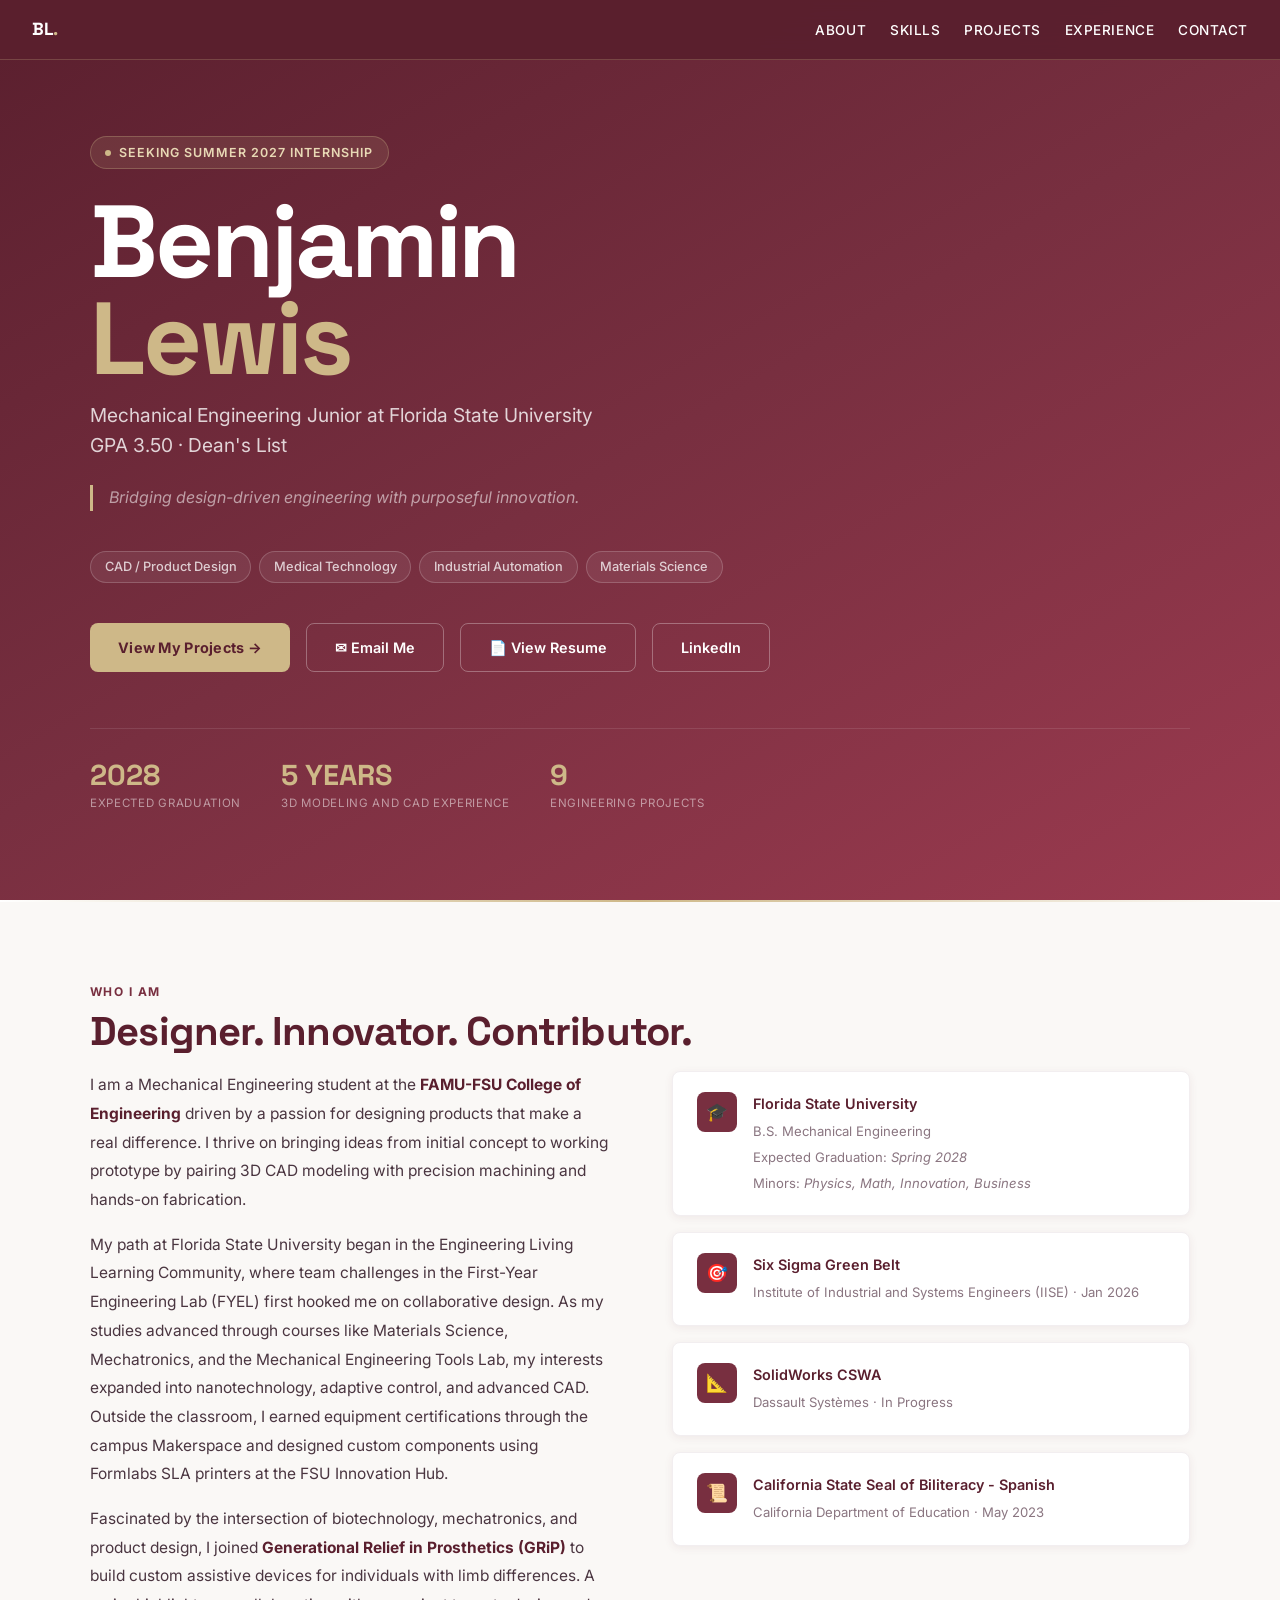
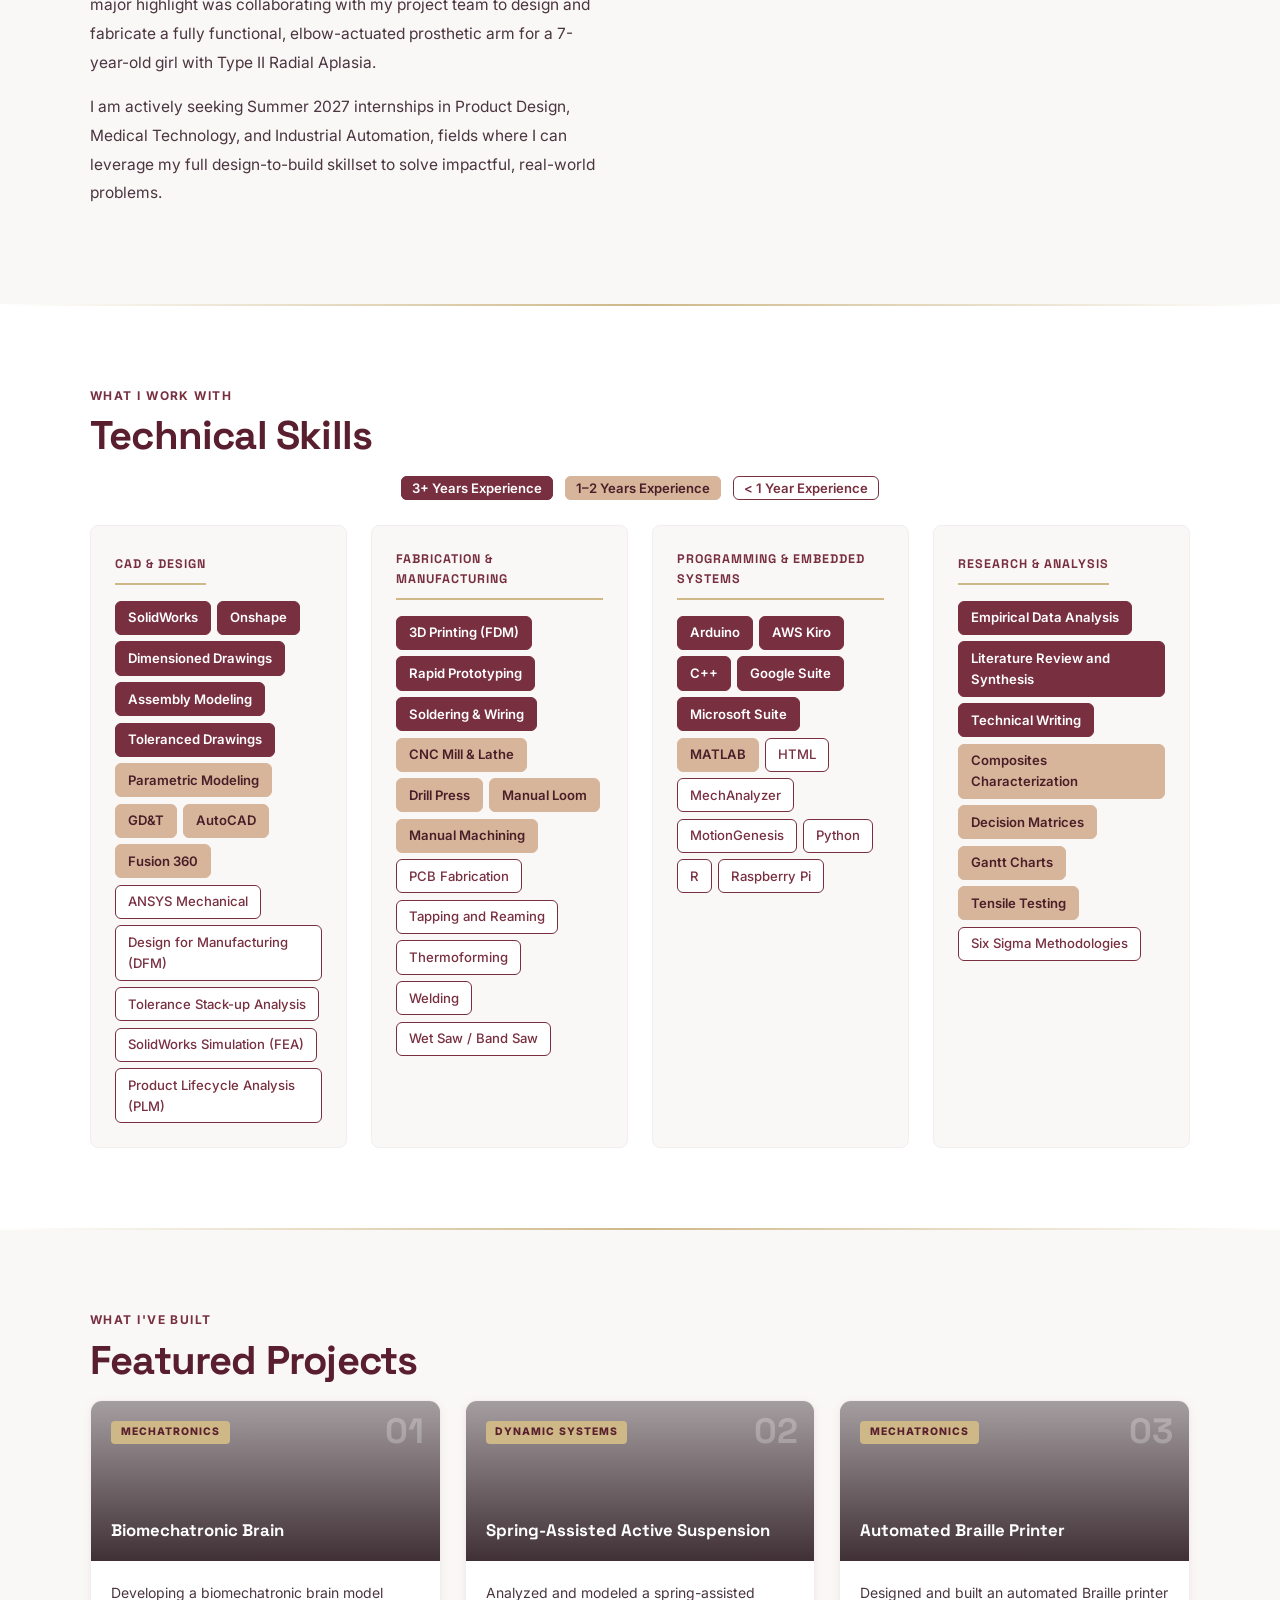
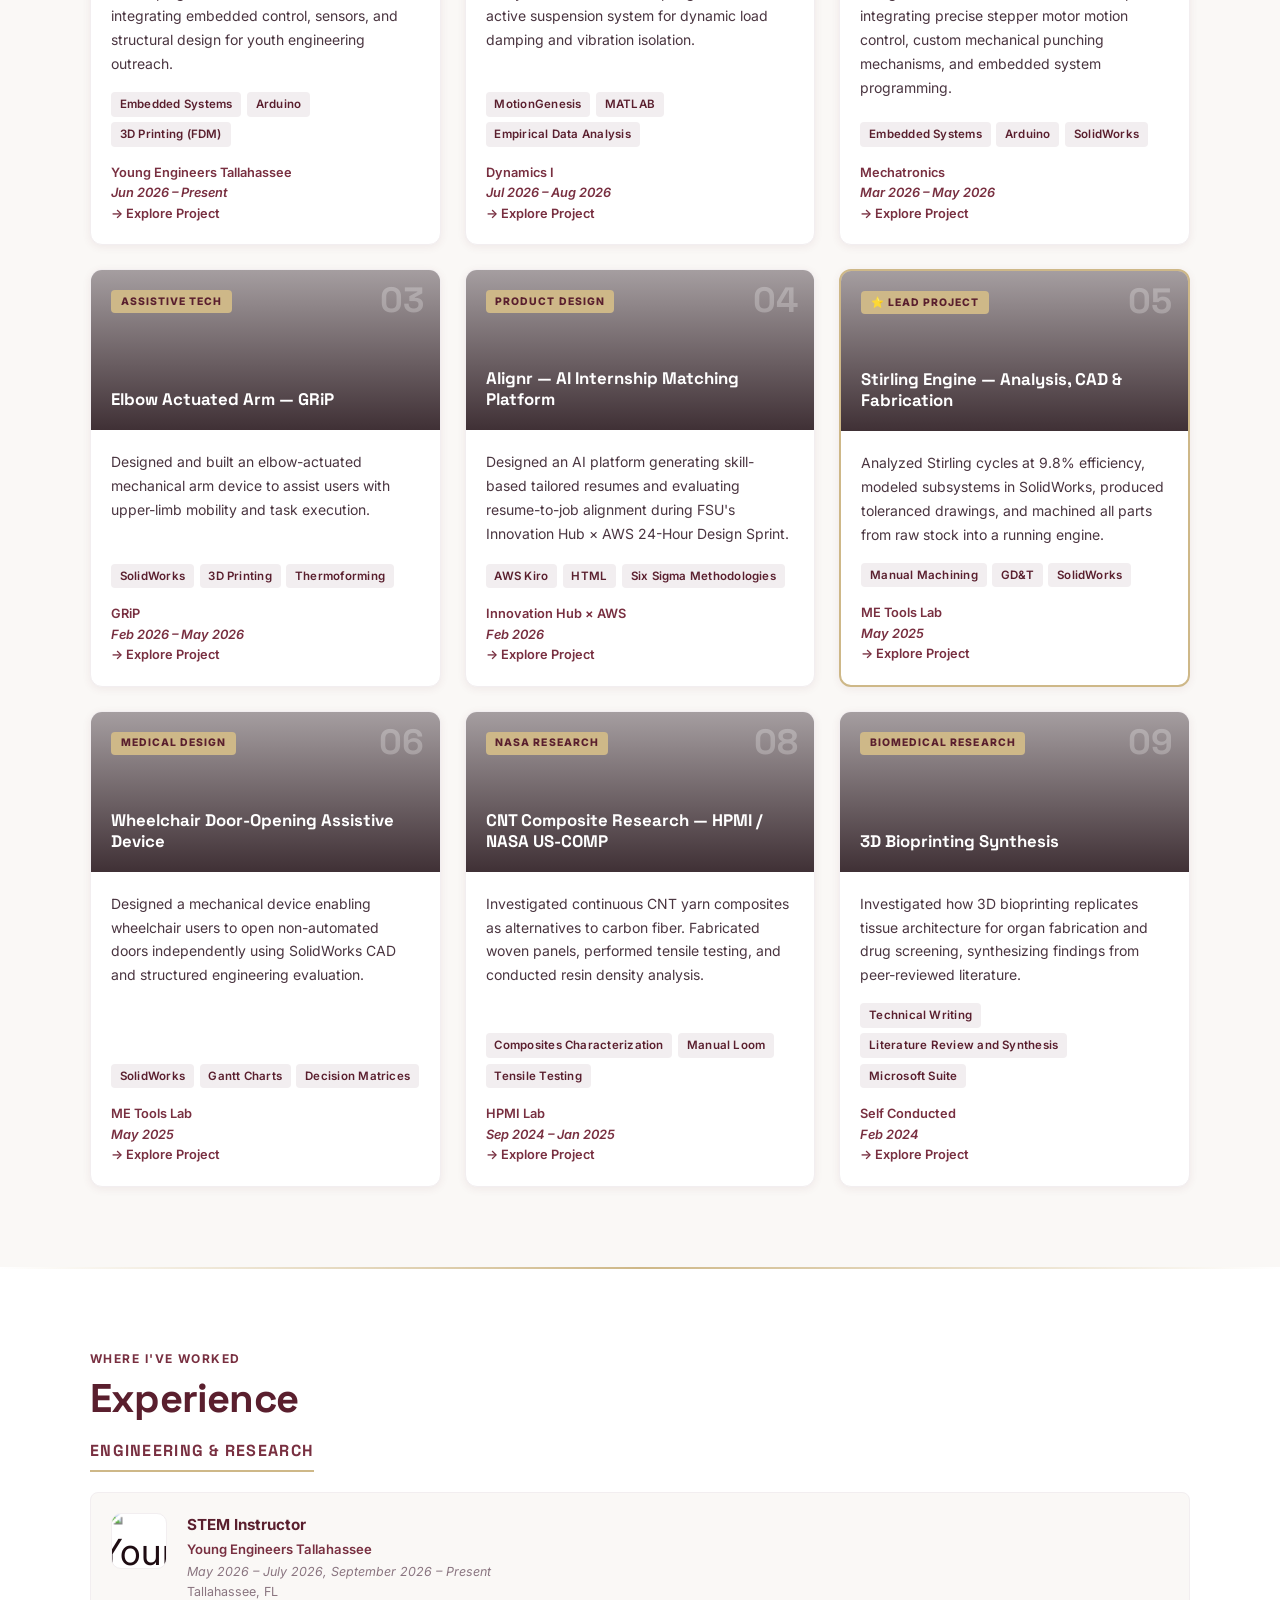
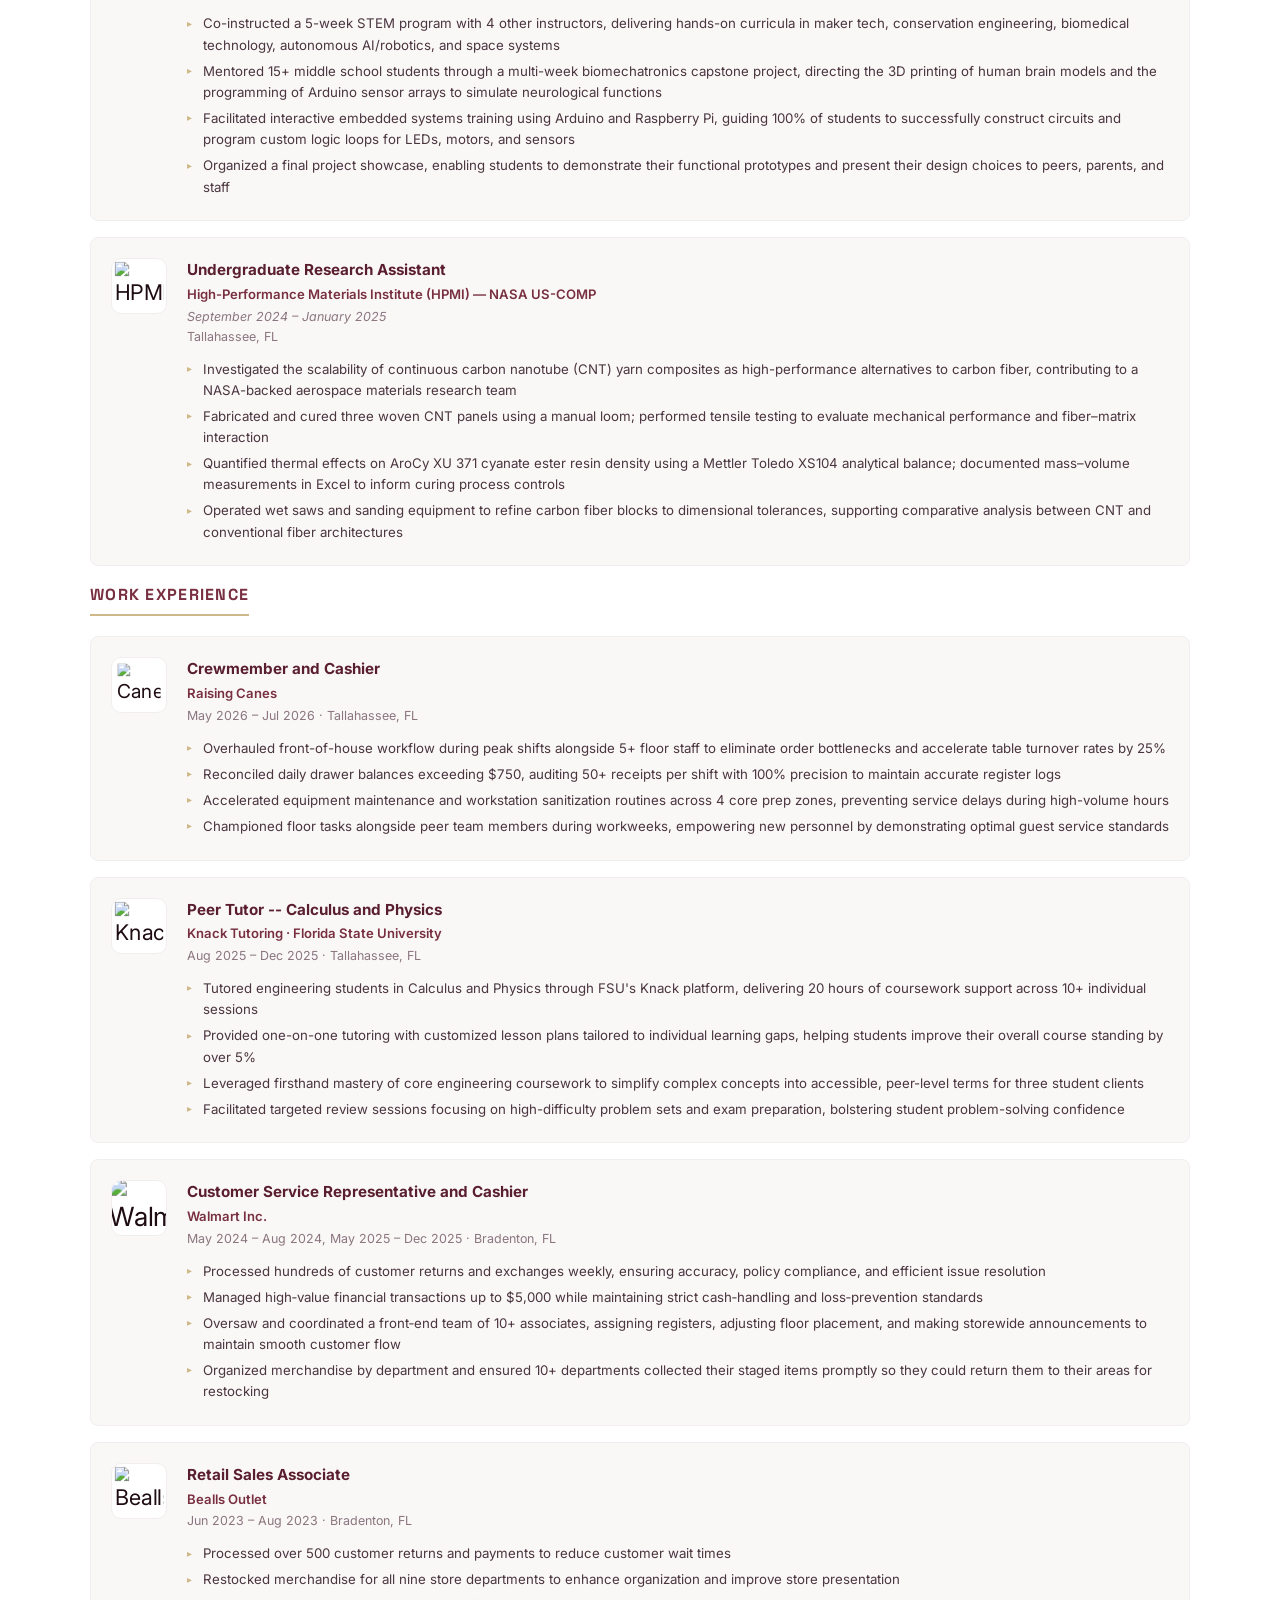
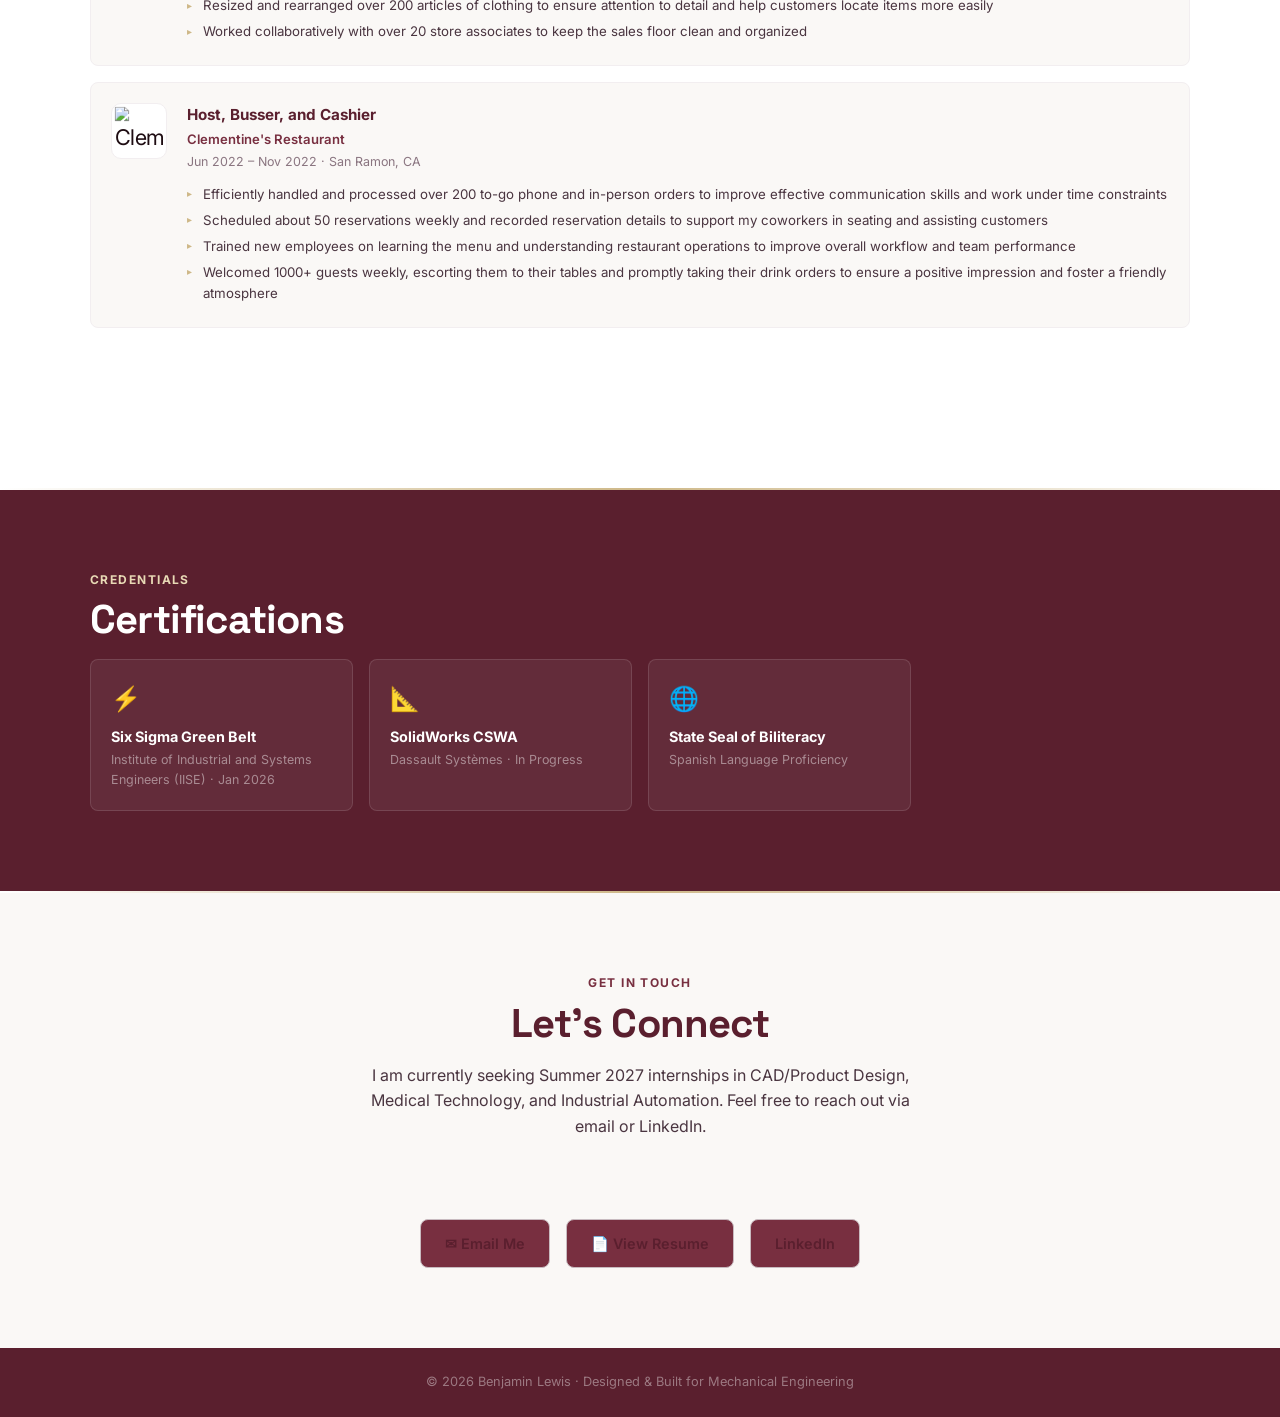
==== commit d980df29: "Add files via upload" ====
--- a/Benjamin_Lewis_Portfolio.html
+++ b/Benjamin_Lewis_Portfolio.html
@@ -31,8 +31,10 @@
     --shadow-md: 0 6px 24px rgba(120,47,64,0.14);
     --shadow-lg: 0 16px 48px rgba(120,47,64,0.2);
     --transition: 0.25s cubic-bezier(0.4,0,0.2,1);
-
-/* Base styling for all logos */
+  }
+
+ /* Base styling for all logos */
+
 .exp-logo-img {
   width: 100%;
   height: 100%;
@@ -101,7 +103,6 @@
   color: #FFFFFF;
 }
 
-  }
 
   *, *::before, *::after { box-sizing: border-box; margin: 0; padding: 0; }
   html { scroll-behavior: smooth; }
@@ -312,6 +313,11 @@
     nav .nav-links { display: none; }
   }
 </style>
+
+<!-- favicon -->
+
+<link rel="icon" type="image/png" href="Images/Logos/mylogo.png">
+
 </head>
 <body>
 
